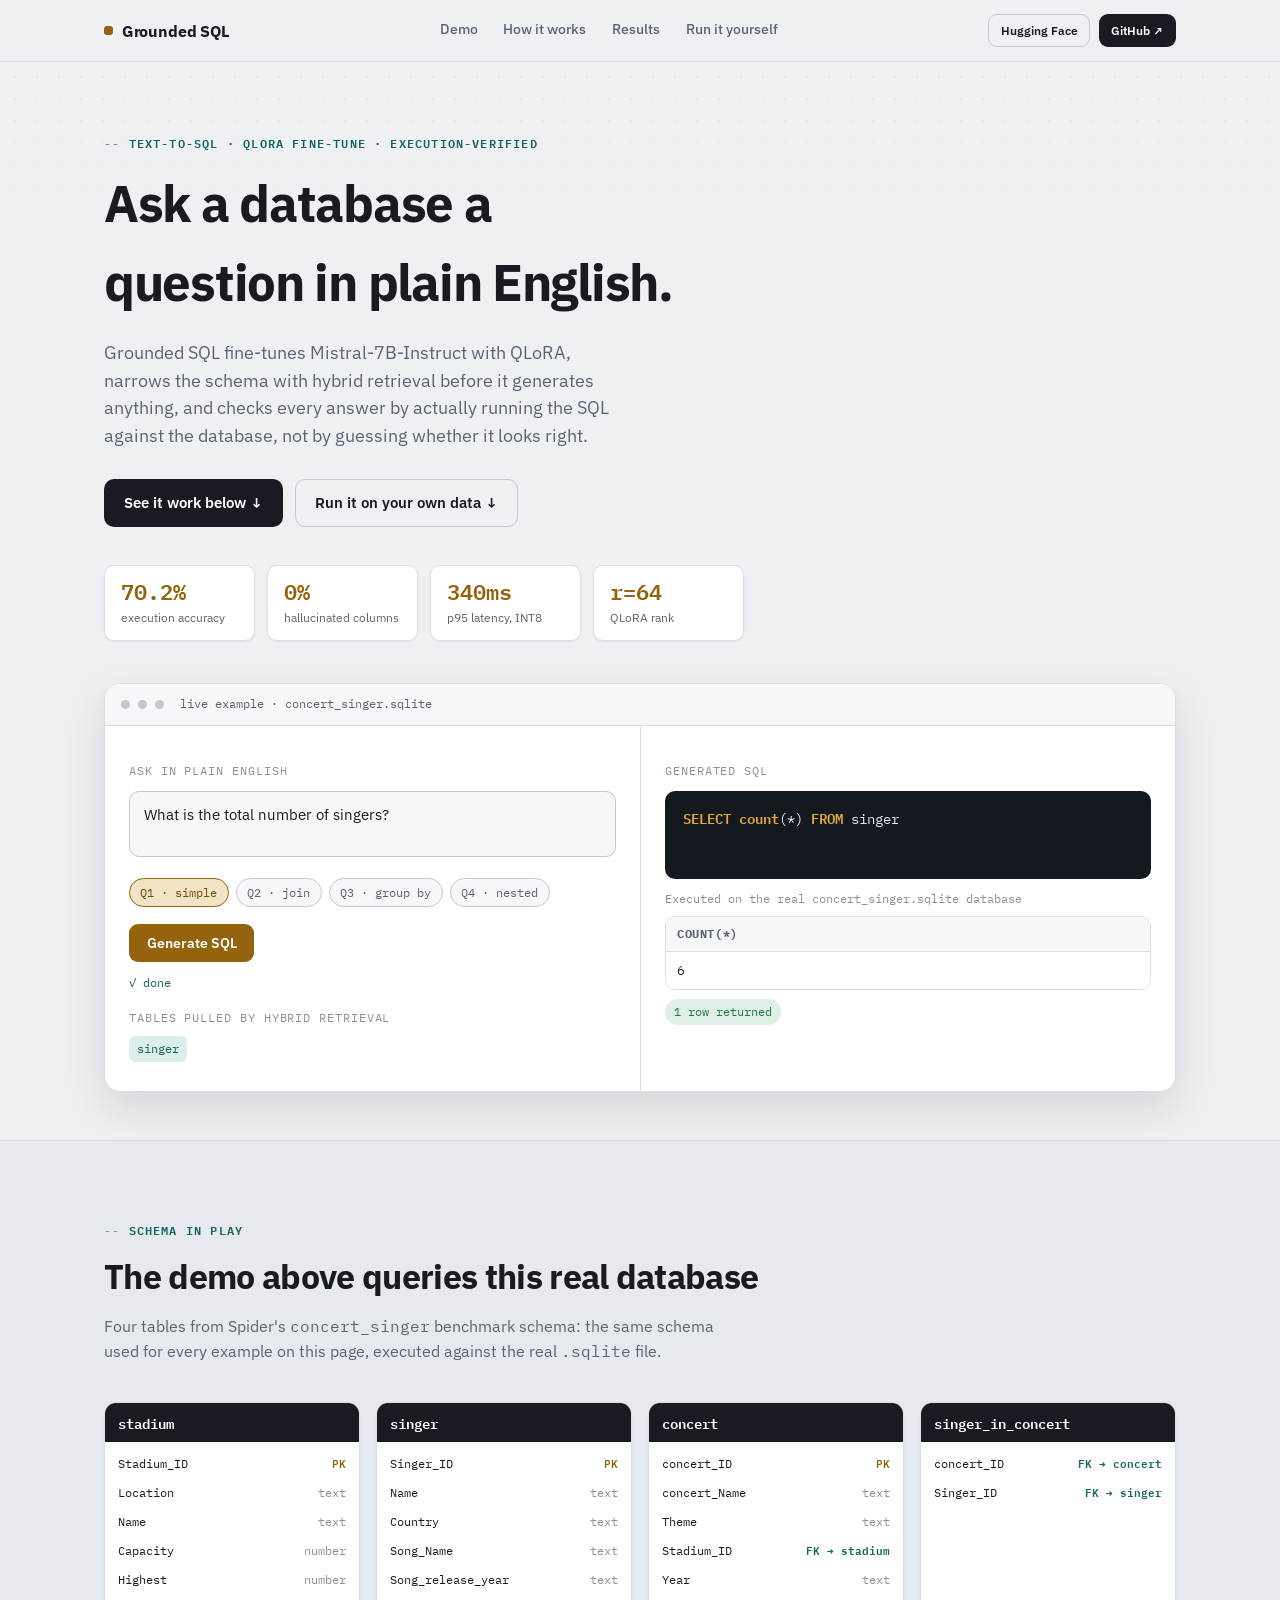
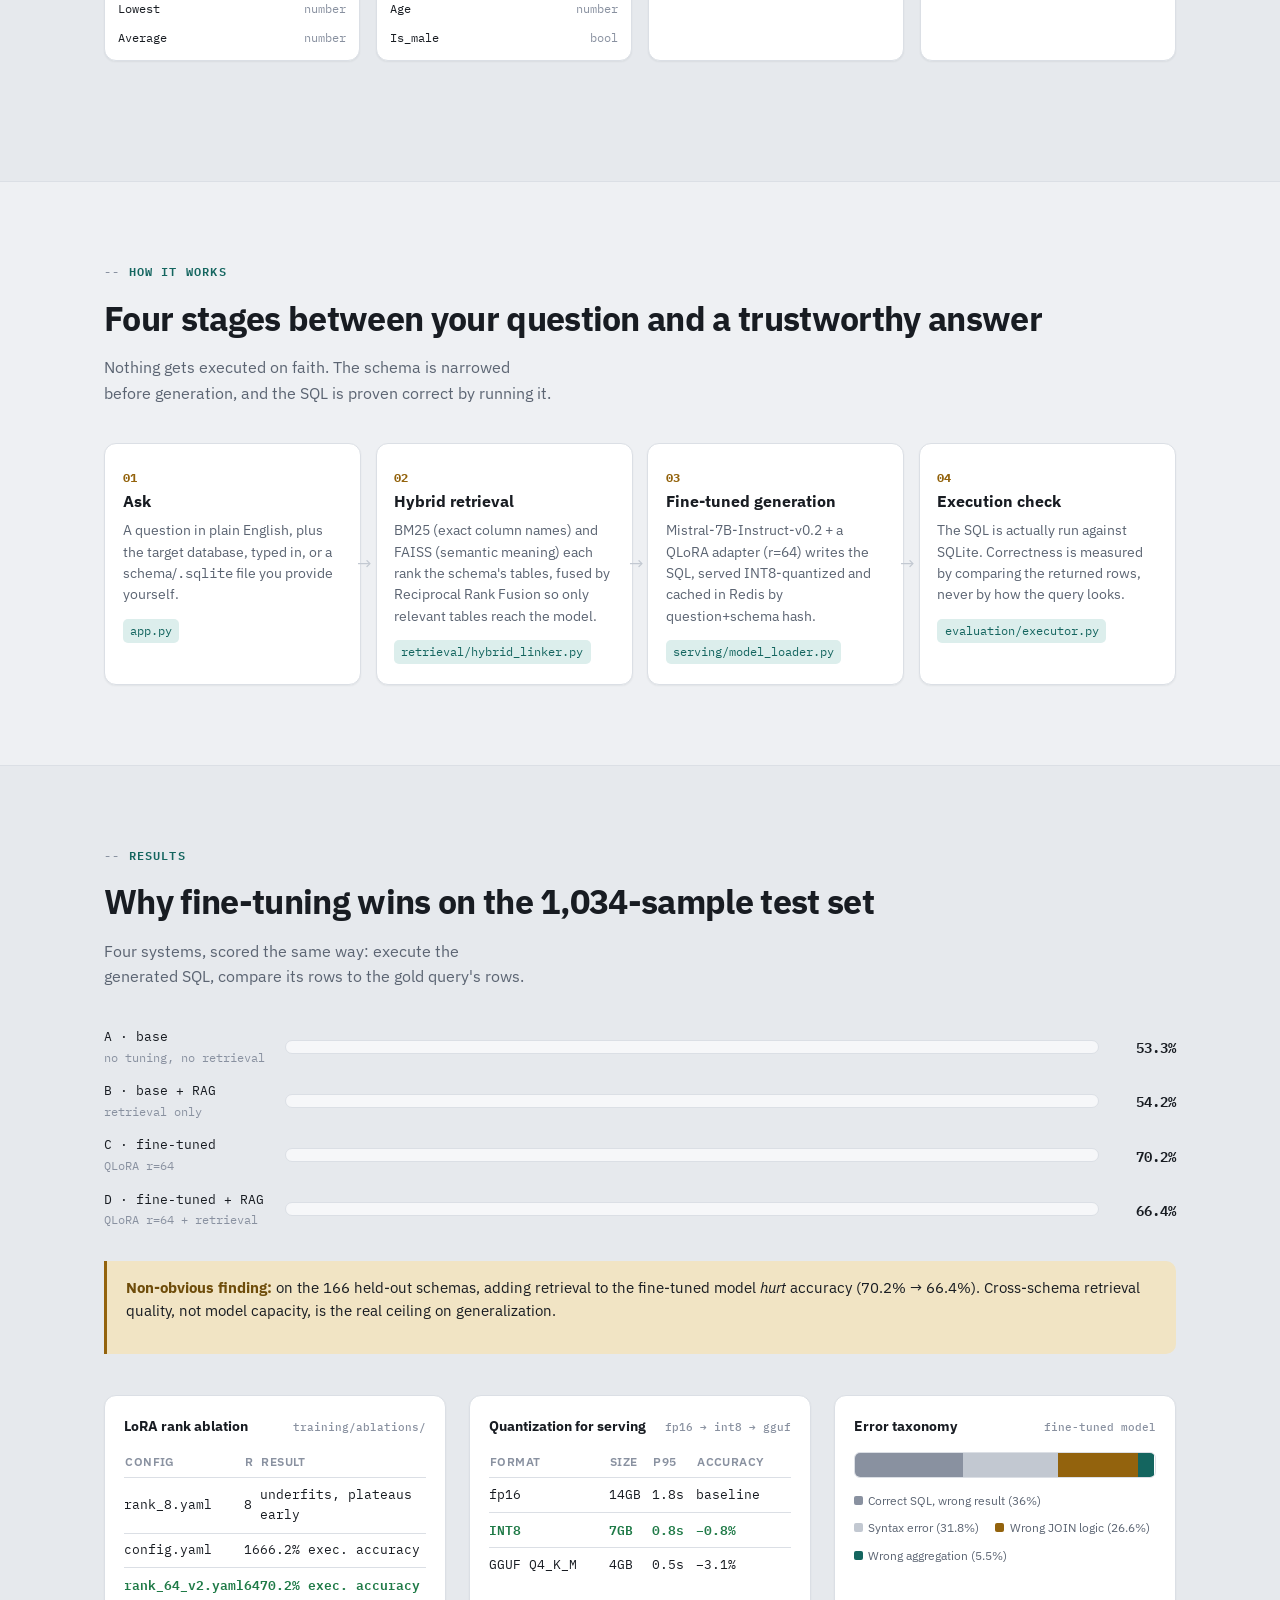
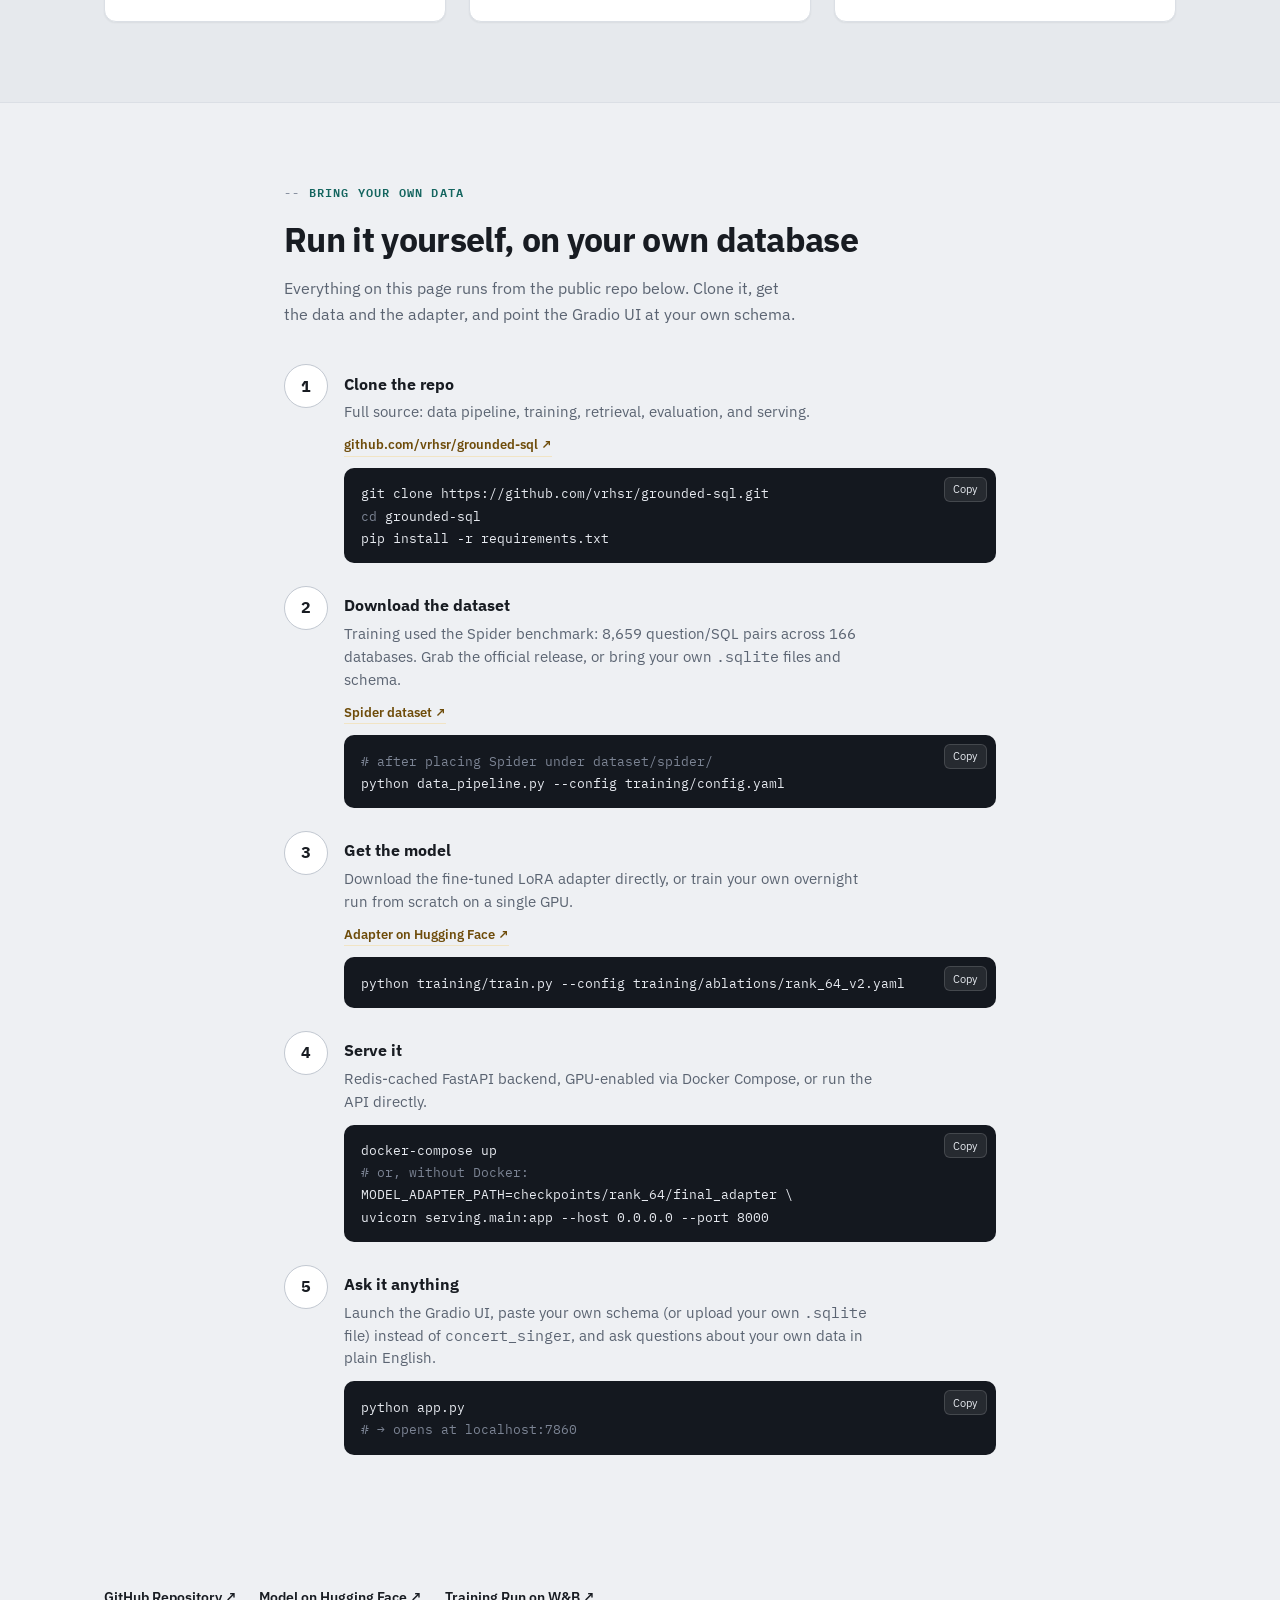
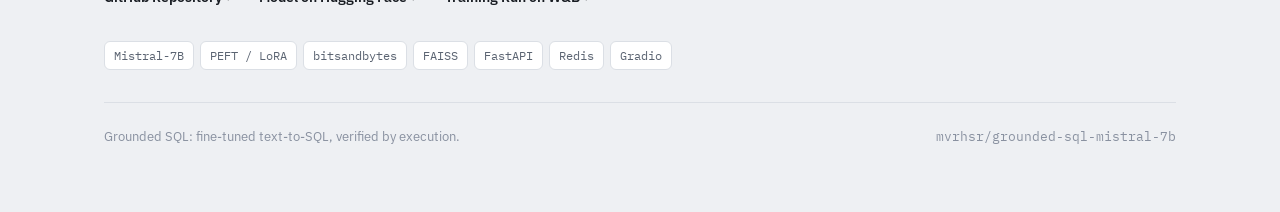
==== docs/index.html @ 18c9089a "Refactor code structure for improved readability and maintainability" ====
<!doctype html>
<html lang="en">
<head>
<meta charset="UTF-8">
<meta name="viewport" content="width=device-width, initial-scale=1.0">
<title>Grounded SQL</title>
<meta name="description" content="An interactive demo for a fine-tuned Mistral-7B text-to-SQL system: real schema, real generated queries, real executed results, and a self-hosting guide.">
<link rel="icon" href="data:image/svg+xml,<svg xmlns=%22http://www.w3.org/2000/svg%22 viewBox=%220 0 100 100%22><text y=%22.9em%22 font-size=%2290%22>🗄️</text></svg>">
<link rel="preconnect" href="https://fonts.googleapis.com">
<link rel="preconnect" href="https://fonts.gstatic.com" crossorigin>
<link href="https://fonts.googleapis.com/css2?family=IBM+Plex+Sans:wght@400;500;600;700&family=IBM+Plex+Mono:wght@400;500;600;700&display=swap" rel="stylesheet">

<style>
  :root {
    --bg: #EEF0F3;
    --bg-band: #E6E9ED;
    --surface: #FFFFFF;
    --surface-2: #F6F7F9;
    --border: #DBDFE5;
    --border-strong: #C2C8D1;
    --ink: #181C22;
    --ink-muted: #5B6472;
    --ink-faint: #8991A0;
    --accent: #93630D;
    --accent-strong: #6E4C0A;
    --accent-soft: #F1E4C4;
    --teal: #14655F;
    --teal-soft: #DCEEEC;
    --good: #1F7A47;
    --good-soft: #E0EFE5;
    --code-bg: #14181F;
    --code-ink: #E7EAF0;
    --code-muted: #7C8494;
    --code-kw: #E0A83E;
    --code-str: #6FBDB8;
    --shadow-sm: 0 1px 2px rgba(24,28,34,0.06);
    --shadow-md: 0 6px 20px rgba(24,28,34,0.07), 0 1px 3px rgba(24,28,34,0.05);
    --shadow-lg: 0 16px 40px rgba(24,28,34,0.12);
    --radius: 14px;
  }

  * { box-sizing: border-box; }
  html { scroll-behavior: smooth; }
  @media (prefers-reduced-motion: reduce) { html { scroll-behavior: auto; } }

  body {
    margin: 0;
    background: var(--bg);
    color: var(--ink);
    font-family: "IBM Plex Sans", system-ui, -apple-system, sans-serif;
    line-height: 1.55;
    -webkit-font-smoothing: antialiased;
  }

  img, svg { max-width: 100%; }
  .mono { font-family: "IBM Plex Mono", ui-monospace, "SF Mono", Consolas, monospace; }
  a { color: inherit; }

  .wrap { max-width: 1120px; margin: 0 auto; padding: 0 1.5rem; }
  .wrap-narrow { max-width: 760px; margin: 0 auto; padding: 0 1.5rem; }

  /* ---------------- Nav ---------------- */
  header.nav {
    position: sticky;
    top: 0;
    z-index: 40;
    background: rgba(238,240,243,0.86);
    backdrop-filter: blur(10px);
    -webkit-backdrop-filter: blur(10px);
    border-bottom: 1px solid var(--border);
  }
  .nav-inner {
    max-width: 1120px;
    margin: 0 auto;
    padding: 0.85rem 1.5rem;
    display: flex;
    align-items: center;
    justify-content: space-between;
    gap: 1rem;
  }
  .brand {
    display: flex;
    align-items: center;
    gap: 0.55rem;
    font-weight: 700;
    font-size: 1.02rem;
    letter-spacing: -0.01em;
    text-decoration: none;
    color: var(--ink);
  }
  .brand-dot {
    width: 9px; height: 9px; border-radius: 3px;
    background: var(--accent);
    flex: none;
  }
  nav.links {
    display: flex;
    align-items: center;
    gap: 1.6rem;
  }
  nav.links a.nav-link {
    font-size: 0.88rem;
    color: var(--ink-muted);
    text-decoration: none;
    font-weight: 500;
  }
  nav.links a.nav-link:hover, nav.links a.nav-link:focus-visible { color: var(--ink); }
  .nav-ctas { display: flex; gap: 0.55rem; }

  .btn {
    display: inline-flex;
    align-items: center;
    gap: 0.4rem;
    font-family: "IBM Plex Sans", sans-serif;
    font-size: 0.86rem;
    font-weight: 600;
    padding: 0.5rem 0.9rem;
    border-radius: 9px;
    border: 1px solid transparent;
    cursor: pointer;
    text-decoration: none;
    white-space: nowrap;
  }
  .btn:focus-visible { outline: 2px solid var(--accent); outline-offset: 2px; }
  .btn-primary { background: var(--ink); color: #fff; }
  .btn-primary:hover { background: #2A303A; }
  .btn-ghost { background: transparent; color: var(--ink); border-color: var(--border-strong); }
  .btn-ghost:hover { background: var(--surface-2); }
  .btn-sm { padding: 0.38rem 0.7rem; font-size: 0.78rem; }

  /* ---------------- Section scaffolding ---------------- */
  section { padding: 5rem 0; }
  section.band { background: var(--bg-band); border-top: 1px solid var(--border); border-bottom: 1px solid var(--border); }

  .eyebrow {
    font-family: "IBM Plex Mono", monospace;
    font-size: 0.74rem;
    letter-spacing: 0.1em;
    text-transform: uppercase;
    color: var(--teal);
    font-weight: 600;
    margin: 0 0 0.75rem;
  }
  .eyebrow::before { content: "-- "; color: var(--ink-faint); }

  h2 {
    font-size: clamp(1.6rem, 3vw, 2.1rem);
    font-weight: 700;
    letter-spacing: -0.02em;
    margin: 0 0 0.6rem;
    text-wrap: balance;
  }
  .section-lede {
    color: var(--ink-muted);
    max-width: 62ch;
    font-size: 1.02rem;
    margin: 0 0 2.4rem;
    text-wrap: balance;
  }

  .reveal { opacity: 0; transform: translateY(14px); transition: opacity 0.6s ease, transform 0.6s ease; }
  .js .reveal { opacity: 0; transform: translateY(14px); }
  .js .reveal.in { opacity: 1; transform: none; }
  @media (prefers-reduced-motion: reduce) {
    .js .reveal { opacity: 1 !important; transform: none !important; transition: none !important; }
  }

  /* ---------------- Hero ---------------- */
  .hero {
    position: relative;
    padding: 4.5rem 0 3rem;
    overflow: hidden;
  }
  .hero::before {
    content: "";
    position: absolute;
    inset: -20% -10% auto -10%;
    height: 480px;
    background-image: radial-gradient(circle, var(--border-strong) 1px, transparent 1px);
    background-size: 22px 22px;
    -webkit-mask-image: linear-gradient(to bottom, black, transparent 85%);
    mask-image: linear-gradient(to bottom, black, transparent 85%);
    opacity: 0.55;
    pointer-events: none;
  }
  .hero-inner { position: relative; }
  .hero-head { max-width: 720px; margin-bottom: 2.6rem; }
  h1 {
    font-size: clamp(2.1rem, 5vw, 3.2rem);
    font-weight: 700;
    letter-spacing: -0.025em;
    margin: 0 0 1rem;
    text-wrap: balance;
  }
  .hero-sub {
    font-size: 1.12rem;
    color: var(--ink-muted);
    max-width: 60ch;
    margin: 0 0 1.8rem;
    text-wrap: balance;
  }
  .hero-ctas { display: flex; flex-wrap: wrap; gap: 0.7rem; margin-bottom: 2.4rem; }
  .btn-lg { padding: 0.72rem 1.2rem; font-size: 0.94rem; border-radius: 10px; }

  .stat-row {
    display: grid;
    grid-template-columns: repeat(auto-fit, minmax(140px, 1fr));
    gap: 0.75rem;
    max-width: 640px;
  }
  .stat {
    background: var(--surface);
    border: 1px solid var(--border);
    border-radius: 10px;
    padding: 0.8rem 1rem;
    box-shadow: var(--shadow-sm);
  }
  .stat .value {
    font-family: "IBM Plex Mono", monospace;
    font-variant-numeric: tabular-nums;
    font-size: 1.4rem;
    font-weight: 600;
    color: var(--accent);
    display: block;
    line-height: 1.1;
  }
  .stat .label { font-size: 0.76rem; color: var(--ink-muted); margin-top: 0.3rem; display: block; }

  /* ---------------- Demo console ---------------- */
  .console {
    background: var(--surface);
    border: 1px solid var(--border);
    border-radius: 16px;
    box-shadow: var(--shadow-lg);
    overflow: hidden;
  }
  .console-chrome {
    display: flex;
    align-items: center;
    gap: 0.5rem;
    padding: 0.7rem 1rem;
    background: var(--surface-2);
    border-bottom: 1px solid var(--border);
  }
  .dot { width: 9px; height: 9px; border-radius: 50%; background: var(--border-strong); }
  .console-title {
    margin-left: 0.5rem;
    font-family: "IBM Plex Mono", monospace;
    font-size: 0.76rem;
    color: var(--ink-muted);
  }
  .console-body {
    display: grid;
    grid-template-columns: 1fr 1fr;
  }
  @media (max-width: 780px) { .console-body { grid-template-columns: 1fr; } }
  .console-col { padding: 1.5rem; }
  .console-col + .console-col { border-left: 1px solid var(--border); }
  @media (max-width: 780px) { .console-col + .console-col { border-left: none; border-top: 1px solid var(--border); } }

  .col-label {
    font-family: "IBM Plex Mono", monospace;
    font-size: 0.72rem;
    letter-spacing: 0.08em;
    text-transform: uppercase;
    color: var(--ink-faint);
    margin-bottom: 0.7rem;
  }

  textarea#question-input {
    width: 100%;
    resize: none;
    border: 1px solid var(--border-strong);
    border-radius: 10px;
    padding: 0.75rem 0.85rem;
    font-family: "IBM Plex Sans", sans-serif;
    font-size: 0.96rem;
    color: var(--ink);
    background: var(--surface-2);
    min-height: 64px;
  }
  textarea#question-input:focus-visible { outline: 2px solid var(--accent); outline-offset: 1px; }

  .chip-row { display: flex; flex-wrap: wrap; gap: 0.45rem; margin: 0.9rem 0 1.1rem; }
  .chip {
    font-family: "IBM Plex Mono", monospace;
    font-size: 0.76rem;
    background: var(--surface-2);
    border: 1px solid var(--border-strong);
    color: var(--ink-muted);
    padding: 0.38rem 0.65rem;
    border-radius: 999px;
    cursor: pointer;
    text-align: left;
  }
  .chip:hover, .chip:focus-visible { border-color: var(--accent); color: var(--accent-strong); }
  .chip.active { background: var(--accent-soft); border-color: var(--accent); color: var(--accent-strong); }

  #generate-btn {
    background: var(--accent);
    color: #fff;
    border: none;
    padding: 0.62rem 1.1rem;
    border-radius: 9px;
    font-family: "IBM Plex Sans", sans-serif;
    font-weight: 600;
    font-size: 0.88rem;
    cursor: pointer;
  }
  #generate-btn:hover { background: var(--accent-strong); }
  #generate-btn:focus-visible { outline: 2px solid var(--ink); outline-offset: 2px; }
  #generate-btn:disabled { opacity: 0.6; cursor: default; }

  .status-line {
    font-family: "IBM Plex Mono", monospace;
    font-size: 0.78rem;
    color: var(--teal);
    margin-top: 0.7rem;
    min-height: 1.1em;
  }
  .fallback-note {
    margin-top: 0.7rem;
    font-size: 0.84rem;
    color: var(--ink-muted);
    background: var(--surface-2);
    border: 1px dashed var(--border-strong);
    border-radius: 8px;
    padding: 0.6rem 0.75rem;
    display: none;
  }
  .fallback-note a { color: var(--accent-strong); font-weight: 600; text-decoration: underline; }

  .retrieved-row { margin-top: 1rem; }
  .retrieved-row .col-label { margin-bottom: 0.5rem; }
  .table-chip {
    font-family: "IBM Plex Mono", monospace;
    font-size: 0.74rem;
    background: var(--teal-soft);
    color: var(--teal);
    border-radius: 6px;
    padding: 0.25rem 0.5rem;
    margin: 0 0.3rem 0.3rem 0;
    display: inline-block;
  }

  .sql-box {
    background: var(--code-bg);
    color: var(--code-ink);
    border-radius: 10px;
    padding: 1rem 1.1rem;
    font-family: "IBM Plex Mono", monospace;
    font-size: 0.86rem;
    line-height: 1.6;
    white-space: pre-wrap;
    overflow-x: auto;
    min-height: 88px;
  }
  .sql-box .kw { color: var(--code-kw); font-weight: 600; }
  .sql-box .cursor { display: inline-block; width: 7px; height: 1em; background: var(--code-kw); vertical-align: text-bottom; animation: blink 1s step-start infinite; }
  @keyframes blink { 50% { opacity: 0; } }
  @media (prefers-reduced-motion: reduce) { .sql-box .cursor { animation: none; } }

  .exec-caption {
    font-family: "IBM Plex Mono", monospace;
    font-size: 0.74rem;
    color: var(--ink-faint);
    margin: 0.7rem 0 0.5rem;
  }
  .result-wrap { border: 1px solid var(--border); border-radius: 10px; overflow: hidden; }
  table.result-table { width: 100%; border-collapse: collapse; background: var(--surface); }
  table.result-table th {
    text-align: left;
    background: var(--surface-2);
    font-family: "IBM Plex Mono", monospace;
    font-size: 0.72rem;
    text-transform: uppercase;
    letter-spacing: 0.05em;
    color: var(--ink-muted);
    padding: 0.5rem 0.7rem;
    border-bottom: 1px solid var(--border);
  }
  table.result-table td {
    padding: 0.5rem 0.7rem;
    font-family: "IBM Plex Mono", monospace;
    font-size: 0.84rem;
    font-variant-numeric: tabular-nums;
    border-bottom: 1px solid var(--border);
  }
  table.result-table tr:last-child td { border-bottom: none; }
  .row-badge {
    display: inline-block;
    margin-top: 0.6rem;
    font-family: "IBM Plex Mono", monospace;
    font-size: 0.74rem;
    background: var(--good-soft);
    color: var(--good);
    padding: 0.22rem 0.55rem;
    border-radius: 999px;
  }
  .placeholder-note { color: var(--ink-faint); font-size: 0.88rem; padding: 1.5rem 0; }

  /* ---------------- Schema cards ---------------- */
  .schema-grid {
    display: grid;
    grid-template-columns: repeat(auto-fit, minmax(200px, 1fr));
    gap: 1rem;
    margin-bottom: 2.5rem;
  }
  .schema-card {
    background: var(--surface);
    border: 1px solid var(--border);
    border-radius: 12px;
    box-shadow: var(--shadow-sm);
    overflow: hidden;
  }
  .schema-card .t-name {
    font-family: "IBM Plex Mono", monospace;
    font-weight: 600;
    font-size: 0.86rem;
    background: var(--ink);
    color: #fff;
    padding: 0.55rem 0.8rem;
  }
  .schema-card ul { list-style: none; margin: 0; padding: 0.5rem 0; }
  .schema-card li {
    display: flex;
    justify-content: space-between;
    gap: 0.6rem;
    padding: 0.3rem 0.8rem;
    font-family: "IBM Plex Mono", monospace;
    font-size: 0.78rem;
  }
  .schema-card li .col-flag { color: var(--accent); font-weight: 600; font-size: 0.68rem; }
  .schema-card li .col-flag.fk { color: var(--teal); }
  .schema-card li .col-type { color: var(--ink-faint); }

  /* ---------------- Pipeline ---------------- */
  .pipeline {
    display: grid;
    grid-template-columns: repeat(4, 1fr);
    gap: 0.9rem;
    align-items: stretch;
  }
  @media (max-width: 880px) { .pipeline { grid-template-columns: 1fr; } }
  .stage {
    position: relative;
    background: var(--surface);
    border: 1px solid var(--border);
    border-radius: 12px;
    padding: 1.25rem 1.1rem;
    box-shadow: var(--shadow-sm);
  }
  .stage .idx {
    font-family: "IBM Plex Mono", monospace;
    font-size: 0.75rem;
    color: var(--accent);
    font-weight: 700;
    margin-bottom: 0.6rem;
  }
  .stage h3 { font-size: 1rem; font-weight: 700; margin: 0 0 0.4rem; }
  .stage p { font-size: 0.86rem; color: var(--ink-muted); margin: 0 0 0.7rem; }
  .stage .file {
    font-family: "IBM Plex Mono", monospace;
    font-size: 0.72rem;
    color: var(--teal);
    background: var(--teal-soft);
    padding: 0.2rem 0.45rem;
    border-radius: 5px;
    display: inline-block;
  }
  .stage-arrow {
    display: none;
    position: absolute;
    top: 50%;
    right: -0.75rem;
    transform: translateY(-50%);
    color: var(--border-strong);
    font-size: 1.1rem;
    z-index: 2;
  }
  @media (min-width: 881px) { .stage-arrow { display: block; } .stage:last-child .stage-arrow { display: none; } }

  /* ---------------- Results ---------------- */
  .bars { display: flex; flex-direction: column; gap: 0.9rem; margin-bottom: 2rem; }
  .bar-row { display: grid; grid-template-columns: 168px 1fr 64px; align-items: center; gap: 0.8rem; }
  @media (max-width: 620px) { .bar-row { grid-template-columns: 100px 1fr 52px; } }
  .bar-label { font-family: "IBM Plex Mono", monospace; font-size: 0.82rem; }
  .bar-label .sys-desc { display: block; color: var(--ink-faint); font-size: 0.72rem; margin-top: 0.1rem; }
  .bar-track { background: var(--surface-2); border: 1px solid var(--border); border-radius: 999px; height: 14px; overflow: hidden; }
  .bar-fill { height: 100%; border-radius: 999px; background: var(--ink-faint); width: 0; transition: width 1s ease; }
  .js .bar-fill.in { width: var(--w); }
  @media (prefers-reduced-motion: reduce) { .bar-fill { width: var(--w) !important; transition: none; } }
  .bar-fill.best { background: var(--accent); }
  .bar-val { font-family: "IBM Plex Mono", monospace; font-size: 0.86rem; font-weight: 600; text-align: right; font-variant-numeric: tabular-nums; }

  .finding {
    padding: 1rem 1.2rem;
    border-left: 3px solid var(--accent);
    background: var(--accent-soft);
    border-radius: 0 10px 10px 0;
    font-size: 0.92rem;
    margin-bottom: 2.6rem;
  }
  .finding strong { color: var(--accent-strong); }

  .mini-grid { display: grid; grid-template-columns: repeat(auto-fit, minmax(260px, 1fr)); gap: 1.4rem; }
  .mini-card {
    background: var(--surface);
    border: 1px solid var(--border);
    border-radius: 12px;
    padding: 1.2rem;
    box-shadow: var(--shadow-sm);
  }
  .mini-card h4 {
    font-size: 0.9rem;
    font-weight: 700;
    margin: 0 0 0.9rem;
    display: flex;
    justify-content: space-between;
    align-items: baseline;
  }
  .mini-card h4 span { font-family: "IBM Plex Mono", monospace; font-size: 0.7rem; color: var(--ink-faint); font-weight: 500; }
  table.mini-table { width: 100%; border-collapse: collapse; font-size: 0.82rem; }
  table.mini-table th { text-align: left; color: var(--ink-faint); font-weight: 600; font-size: 0.72rem; text-transform: uppercase; letter-spacing: 0.04em; padding-bottom: 0.4rem; border-bottom: 1px solid var(--border); }
  table.mini-table td { padding: 0.42rem 0; border-bottom: 1px solid var(--border); font-family: "IBM Plex Mono", monospace; }
  table.mini-table tr:last-child td { border-bottom: none; }
  table.mini-table tr.win td { color: var(--good); font-weight: 600; }

  .stack-bar { display: flex; height: 26px; border-radius: 6px; overflow: hidden; margin-bottom: 0.8rem; border: 1px solid var(--border); }
  .stack-seg { height: 100%; }
  .legend { display: flex; flex-wrap: wrap; gap: 0.5rem 1rem; font-size: 0.78rem; color: var(--ink-muted); }
  .legend .sw { display: inline-block; width: 9px; height: 9px; border-radius: 2px; margin-right: 0.35rem; }

  /* ---------------- Run it yourself ---------------- */
  .steps { display: flex; flex-direction: column; gap: 1.1rem; }
  .step {
    display: grid;
    grid-template-columns: 44px 1fr;
    gap: 1rem;
  }
  .step .num {
    width: 44px; height: 44px;
    border-radius: 50%;
    background: var(--surface);
    border: 1px solid var(--border-strong);
    display: flex; align-items: center; justify-content: center;
    font-family: "IBM Plex Mono", monospace;
    font-weight: 700;
    color: var(--ink);
    flex: none;
  }
  .step-body { padding-bottom: 0.3rem; }
  .step h3 { font-size: 1.02rem; font-weight: 700; margin: 0.4rem 0 0.35rem; }
  .step p { color: var(--ink-muted); font-size: 0.92rem; margin: 0 0 0.7rem; max-width: 60ch; }
  .step .step-links { margin-bottom: 0.7rem; display: flex; gap: 0.6rem; flex-wrap: wrap; }
  .ext-link {
    font-size: 0.82rem;
    font-weight: 600;
    color: var(--accent-strong);
    text-decoration: none;
    border-bottom: 1px solid var(--accent-soft);
  }
  .ext-link:hover { border-color: var(--accent); }

  .code-block {
    position: relative;
    background: var(--code-bg);
    color: var(--code-ink);
    border-radius: 10px;
    font-family: "IBM Plex Mono", monospace;
    font-size: 0.84rem;
    line-height: 1.65;
    padding: 0.9rem 3rem 0.9rem 1.05rem;
    overflow-x: auto;
    white-space: pre;
  }
  .code-block .cm { color: var(--code-muted); }
  .copy-btn {
    position: absolute;
    top: 0.55rem;
    right: 0.55rem;
    background: rgba(255,255,255,0.08);
    border: 1px solid rgba(255,255,255,0.14);
    color: var(--code-ink);
    font-family: "IBM Plex Sans", sans-serif;
    font-size: 0.7rem;
    padding: 0.28rem 0.55rem;
    border-radius: 6px;
    cursor: pointer;
  }
  .copy-btn:hover { background: rgba(255,255,255,0.16); }

  /* ---------------- Footer ---------------- */
  footer {
    padding: 3rem 0 4rem;
  }
  .footer-top {
    display: flex;
    flex-wrap: wrap;
    justify-content: space-between;
    gap: 2rem;
    padding-bottom: 2rem;
    border-bottom: 1px solid var(--border);
    margin-bottom: 1.5rem;
  }
  .footer-links { display: flex; gap: 1.4rem; flex-wrap: wrap; }
  .footer-links a { font-size: 0.88rem; font-weight: 600; text-decoration: none; color: var(--ink); }
  .footer-links a:hover { color: var(--accent-strong); }
  .stack-chips { display: flex; flex-wrap: wrap; gap: 0.4rem; }
  .schip {
    font-family: "IBM Plex Mono", monospace;
    font-size: 0.74rem;
    background: var(--surface);
    border: 1px solid var(--border);
    padding: 0.28rem 0.55rem;
    border-radius: 6px;
    color: var(--ink-muted);
  }
  .footer-bottom { color: var(--ink-faint); font-size: 0.82rem; display: flex; justify-content: space-between; flex-wrap: wrap; gap: 0.5rem; }

  a:focus-visible, button:focus-visible, [tabindex]:focus-visible { outline: 2px solid var(--accent); outline-offset: 2px; }
</style>
</head>
<body>
<script>document.documentElement.classList.add('js');</script>

<header class="nav">
  <div class="nav-inner">
    <a href="#top" class="brand"><span class="brand-dot"></span>Grounded SQL</a>
    <nav class="links">
      <a class="nav-link" href="#demo">Demo</a>
      <a class="nav-link" href="#how">How it works</a>
      <a class="nav-link" href="#results">Results</a>
      <a class="nav-link" href="#run">Run it yourself</a>
    </nav>
    <div class="nav-ctas">
      <a class="btn btn-ghost btn-sm" href="https://huggingface.co/mvrhsr/grounded-sql-mistral-7b" target="_blank" rel="noopener">Hugging Face</a>
      <a class="btn btn-primary btn-sm" href="https://github.com/vrhsr/grounded-sql" target="_blank" rel="noopener">GitHub ↗</a>
    </div>
  </div>
</header>

<main id="top">

  <section class="hero">
    <div class="wrap hero-inner">
      <div class="hero-head">
        <p class="eyebrow">text-to-sql &middot; qlora fine-tune &middot; execution-verified</p>
        <h1>Ask a database a question in plain English.</h1>
        <p class="hero-sub">Grounded SQL fine-tunes Mistral-7B-Instruct with QLoRA, narrows the schema with hybrid retrieval before it generates anything, and checks every answer by actually running the SQL against the database, not by guessing whether it looks right.</p>
        <div class="hero-ctas">
          <a class="btn btn-primary btn-lg" href="#demo">See it work below ↓</a>
          <a class="btn btn-ghost btn-lg" href="#run">Run it on your own data ↓</a>
        </div>
        <div class="stat-row">
          <div class="stat"><span class="value">70.2%</span><span class="label">execution accuracy</span></div>
          <div class="stat"><span class="value">0%</span><span class="label">hallucinated columns</span></div>
          <div class="stat"><span class="value">340ms</span><span class="label">p95 latency, INT8</span></div>
          <div class="stat"><span class="value">r=64</span><span class="label">QLoRA rank</span></div>
        </div>
      </div>

      <div id="demo" class="console reveal">
        <div class="console-chrome">
          <span class="dot"></span><span class="dot"></span><span class="dot"></span>
          <span class="console-title">live example &middot; concert_singer.sqlite</span>
        </div>
        <div class="console-body">
          <div class="console-col">
            <p class="col-label">Ask in plain English</p>
            <textarea id="question-input" spellcheck="false">What is the total number of singers?</textarea>
            <div class="chip-row" id="chip-row"></div>
            <button id="generate-btn">Generate SQL</button>
            <div class="status-line" id="status-line"></div>
            <p class="fallback-note" id="fallback-note">This hosted preview replays four real, cached examples against a live SQLite database. It isn't running the full 7B model in your browser. To generate SQL for <em>any</em> question against <em>any</em> schema, <a href="#run">run Grounded SQL locally ↓</a>.</p>
            <div class="retrieved-row">
              <p class="col-label">Tables pulled by hybrid retrieval</p>
              <div id="retrieved-tables"></div>
            </div>
          </div>
          <div class="console-col">
            <p class="col-label">Generated SQL</p>
            <div class="sql-box" id="sql-box"></div>
            <p class="exec-caption" id="exec-caption"></p>
            <div id="result-area"></div>
          </div>
        </div>
      </div>
    </div>
  </section>

  <section class="band">
    <div class="wrap">
      <p class="eyebrow reveal">schema in play</p>
      <h2 class="reveal">The demo above queries this real database</h2>
      <p class="section-lede reveal">Four tables from Spider's <code class="mono">concert_singer</code> benchmark schema: the same schema used for every example on this page, executed against the real <code class="mono">.sqlite</code> file.</p>
      <div class="schema-grid reveal" id="schema-grid"></div>
    </div>
  </section>

  <section id="how">
    <div class="wrap">
      <p class="eyebrow reveal">how it works</p>
      <h2 class="reveal">Four stages between your question and a trustworthy answer</h2>
      <p class="section-lede reveal">Nothing gets executed on faith. The schema is narrowed before generation, and the SQL is proven correct by running it.</p>
      <div class="pipeline reveal">
        <div class="stage">
          <span class="idx">01</span>
          <h3>Ask</h3>
          <p>A question in plain English, plus the target database, typed in, or a schema/<span class="mono">.sqlite</span> file you provide yourself.</p>
          <span class="file">app.py</span>
          <span class="stage-arrow">→</span>
        </div>
        <div class="stage">
          <span class="idx">02</span>
          <h3>Hybrid retrieval</h3>
          <p>BM25 (exact column names) and FAISS (semantic meaning) each rank the schema's tables, fused by Reciprocal Rank Fusion so only relevant tables reach the model.</p>
          <span class="file">retrieval/hybrid_linker.py</span>
          <span class="stage-arrow">→</span>
        </div>
        <div class="stage">
          <span class="idx">03</span>
          <h3>Fine-tuned generation</h3>
          <p>Mistral-7B-Instruct-v0.2 + a QLoRA adapter (r=64) writes the SQL, served INT8-quantized and cached in Redis by question+schema hash.</p>
          <span class="file">serving/model_loader.py</span>
          <span class="stage-arrow">→</span>
        </div>
        <div class="stage">
          <span class="idx">04</span>
          <h3>Execution check</h3>
          <p>The SQL is actually run against SQLite. Correctness is measured by comparing the returned rows, never by how the query looks.</p>
          <span class="file">evaluation/executor.py</span>
        </div>
      </div>
    </div>
  </section>

  <section id="results" class="band">
    <div class="wrap">
      <p class="eyebrow reveal">results</p>
      <h2 class="reveal">Why fine-tuning wins on the 1,034-sample test set</h2>
      <p class="section-lede reveal">Four systems, scored the same way: execute the generated SQL, compare its rows to the gold query's rows.</p>

      <div class="bars reveal" id="bars"></div>

      <div class="finding reveal"><strong>Non-obvious finding:</strong> on the 166 held-out schemas, adding retrieval to the fine-tuned model <em>hurt</em> accuracy (70.2%&nbsp;&rarr;&nbsp;66.4%). Cross-schema retrieval quality, not model capacity, is the real ceiling on generalization.</p></div>

      <div class="mini-grid reveal">
        <div class="mini-card">
          <h4>LoRA rank ablation <span>training/ablations/</span></h4>
          <table class="mini-table">
            <thead><tr><th>Config</th><th>r</th><th>Result</th></tr></thead>
            <tbody>
              <tr><td>rank_8.yaml</td><td>8</td><td>underfits, plateaus early</td></tr>
              <tr><td>config.yaml</td><td>16</td><td>66.2% exec. accuracy</td></tr>
              <tr class="win"><td>rank_64_v2.yaml</td><td>64</td><td>70.2% exec. accuracy</td></tr>
            </tbody>
          </table>
        </div>
        <div class="mini-card">
          <h4>Quantization for serving <span>fp16 → int8 → gguf</span></h4>
          <table class="mini-table">
            <thead><tr><th>Format</th><th>Size</th><th>p95</th><th>Accuracy</th></tr></thead>
            <tbody>
              <tr><td>fp16</td><td>14GB</td><td>1.8s</td><td>baseline</td></tr>
              <tr class="win"><td>INT8</td><td>7GB</td><td>0.8s</td><td>&minus;0.8%</td></tr>
              <tr><td>GGUF Q4_K_M</td><td>4GB</td><td>0.5s</td><td>&minus;3.1%</td></tr>
            </tbody>
          </table>
        </div>
        <div class="mini-card">
          <h4>Error taxonomy <span>fine-tuned model</span></h4>
          <div class="stack-bar" id="error-stack"></div>
          <div class="legend" id="error-legend"></div>
        </div>
      </div>
    </div>
  </section>

  <section id="run">
    <div class="wrap-narrow">
      <p class="eyebrow reveal">bring your own data</p>
      <h2 class="reveal">Run it yourself, on your own database</h2>
      <p class="section-lede reveal">Everything on this page runs from the public repo below. Clone it, get the data and the adapter, and point the Gradio UI at your own schema.</p>

      <div class="steps reveal">
        <div class="step">
          <div class="num">1</div>
          <div class="step-body">
            <h3>Clone the repo</h3>
            <p>Full source: data pipeline, training, retrieval, evaluation, and serving.</p>
            <div class="step-links"><a class="ext-link" href="https://github.com/vrhsr/grounded-sql" target="_blank" rel="noopener">github.com/vrhsr/grounded-sql ↗</a></div>
            <div class="code-block">git clone https://github.com/vrhsr/grounded-sql.git
<span class="cm">cd</span> grounded-sql
pip install -r requirements.txt<button class="copy-btn" data-copy="git clone https://github.com/vrhsr/grounded-sql.git&#10;cd grounded-sql&#10;pip install -r requirements.txt">Copy</button></div>
          </div>
        </div>

        <div class="step">
          <div class="num">2</div>
          <div class="step-body">
            <h3>Download the dataset</h3>
            <p>Training used the Spider benchmark: 8,659 question/SQL pairs across 166 databases. Grab the official release, or bring your own <span class="mono">.sqlite</span> files and schema.</p>
            <div class="step-links"><a class="ext-link" href="https://yale-lily.github.io/spider" target="_blank" rel="noopener">Spider dataset ↗</a></div>
            <div class="code-block"><span class="cm"># after placing Spider under dataset/spider/</span>
python data_pipeline.py --config training/config.yaml<button class="copy-btn" data-copy="python data_pipeline.py --config training/config.yaml">Copy</button></div>
          </div>
        </div>

        <div class="step">
          <div class="num">3</div>
          <div class="step-body">
            <h3>Get the model</h3>
            <p>Download the fine-tuned LoRA adapter directly, or train your own overnight run from scratch on a single GPU.</p>
            <div class="step-links"><a class="ext-link" href="https://huggingface.co/mvrhsr/grounded-sql-mistral-7b" target="_blank" rel="noopener">Adapter on Hugging Face ↗</a></div>
            <div class="code-block">python training/train.py --config training/ablations/rank_64_v2.yaml<button class="copy-btn" data-copy="python training/train.py --config training/ablations/rank_64_v2.yaml">Copy</button></div>
          </div>
        </div>

        <div class="step">
          <div class="num">4</div>
          <div class="step-body">
            <h3>Serve it</h3>
            <p>Redis-cached FastAPI backend, GPU-enabled via Docker Compose, or run the API directly.</p>
            <div class="code-block">docker-compose up
<span class="cm"># or, without Docker:</span>
MODEL_ADAPTER_PATH=checkpoints/rank_64/final_adapter \
uvicorn serving.main:app --host 0.0.0.0 --port 8000<button class="copy-btn" data-copy="docker-compose up">Copy</button></div>
          </div>
        </div>

        <div class="step">
          <div class="num">5</div>
          <div class="step-body">
            <h3>Ask it anything</h3>
            <p>Launch the Gradio UI, paste your own schema (or upload your own <span class="mono">.sqlite</span> file) instead of <span class="mono">concert_singer</span>, and ask questions about your own data in plain English.</p>
            <div class="code-block">python app.py
<span class="cm"># → opens at localhost:7860</span><button class="copy-btn" data-copy="python app.py">Copy</button></div>
          </div>
        </div>
      </div>
    </div>
  </section>

  <footer>
    <div class="wrap">
      <div class="footer-top">
        <div class="footer-links">
          <a href="https://github.com/vrhsr/grounded-sql" target="_blank" rel="noopener">GitHub Repository ↗</a>
          <a href="https://huggingface.co/mvrhsr/grounded-sql-mistral-7b" target="_blank" rel="noopener">Model on Hugging Face ↗</a>
          <a href="https://wandb.ai/mvrhsr-/text-to-sql-finetune/runs/kww42yro" target="_blank" rel="noopener">Training Run on W&amp;B ↗</a>
        </div>
        <div class="stack-chips">
          <span class="schip">Mistral-7B</span>
          <span class="schip">PEFT / LoRA</span>
          <span class="schip">bitsandbytes</span>
          <span class="schip">FAISS</span>
          <span class="schip">FastAPI</span>
          <span class="schip">Redis</span>
          <span class="schip">Gradio</span>
        </div>
      </div>
      <div class="footer-bottom">
        <span>Grounded SQL: fine-tuned text-to-SQL, verified by execution.</span>
        <span class="mono">mvrhsr/grounded-sql-mistral-7b</span>
      </div>
    </div>
  </footer>

</main>

<script>
(function () {
  "use strict";
  var reduceMotion = window.matchMedia && window.matchMedia('(prefers-reduced-motion: reduce)').matches;

  /* ---------- Data (real schema + real executed results from dataset/spider) ---------- */
  var SCHEMA = [
    { name: "stadium", cols: [
      ["Stadium_ID", "PK", "number"], ["Location", "", "text"], ["Name", "", "text"],
      ["Capacity", "", "number"], ["Highest", "", "number"], ["Lowest", "", "number"], ["Average", "", "number"]
    ]},
    { name: "singer", cols: [
      ["Singer_ID", "PK", "number"], ["Name", "", "text"], ["Country", "", "text"],
      ["Song_Name", "", "text"], ["Song_release_year", "", "text"], ["Age", "", "number"], ["Is_male", "", "bool"]
    ]},
    { name: "concert", cols: [
      ["concert_ID", "PK", "number"], ["concert_Name", "", "text"], ["Theme", "", "text"],
      ["Stadium_ID", "FK", "→ stadium"], ["Year", "", "text"]
    ]},
    { name: "singer_in_concert", cols: [
      ["concert_ID", "FK", "→ concert"], ["Singer_ID", "FK", "→ singer"]
    ]}
  ];

  var EXAMPLES = [
    {
      id: "q1",
      question: "What is the total number of singers?",
      tables: ["singer"],
      sql: "SELECT count(*) FROM singer",
      cols: ["count(*)"],
      rows: [[6]]
    },
    {
      id: "q2",
      question: "Show the stadium name and the number of concerts in each stadium.",
      tables: ["concert", "stadium"],
      sql: "SELECT T2.name, count(*)\nFROM concert AS T1\nJOIN stadium AS T2 ON T1.stadium_id = T2.stadium_id\nGROUP BY T1.stadium_id",
      cols: ["Name", "count(*)"],
      rows: [["Stark's Park", 1], ["Glebe Park", 1], ["Somerset Park", 2], ["Recreation Park", 1], ["Balmoor", 1]]
    },
    {
      id: "q3",
      question: "Show all countries and the number of singers in each country.",
      tables: ["singer"],
      sql: "SELECT country, count(*)\nFROM singer\nGROUP BY country",
      cols: ["Country", "count(*)"],
      rows: [["France", 4], ["Netherlands", 1], ["United States", 1]]
    },
    {
      id: "q4",
      question: "List all song names by singers above the average age.",
      tables: ["singer"],
      sql: "SELECT song_name\nFROM singer\nWHERE age > (SELECT avg(age) FROM singer)",
      cols: ["Song_Name"],
      rows: [["You"], ["Sun"], ["Gentleman"]]
    }
  ];

  function escapeHtml(s) {
    return String(s).replace(/[&<>"']/g, function (c) {
      return { "&": "&amp;", "<": "&lt;", ">": "&gt;", '"': "&quot;", "'": "&#39;" }[c];
    });
  }

  function highlightSql(sql) {
    var esc = escapeHtml(sql);
    var pattern = /\b(SELECT|FROM|WHERE|JOIN|AS|ON|GROUP BY|ORDER BY|count|avg)\b/gi;
    return esc.replace(pattern, function (m) { return '<span class="kw">' + m + '</span>'; });
  }

  /* ---------- Render schema cards ---------- */
  var schemaGrid = document.getElementById("schema-grid");
  SCHEMA.forEach(function (t) {
    var card = document.createElement("div");
    card.className = "schema-card";
    var head = document.createElement("div");
    head.className = "t-name";
    head.textContent = t.name;
    card.appendChild(head);
    var ul = document.createElement("ul");
    t.cols.forEach(function (c) {
      var li = document.createElement("li");
      var left = document.createElement("span");
      left.textContent = c[0];
      var right = document.createElement("span");
      if (c[1] === "PK") {
        right.innerHTML = '<span class="col-flag">PK</span>';
      } else if (c[1] === "FK") {
        right.innerHTML = '<span class="col-flag fk">FK ' + escapeHtml(c[2]) + '</span>';
      } else {
        right.innerHTML = '<span class="col-type">' + escapeHtml(c[2]) + '</span>';
      }
      li.appendChild(left);
      li.appendChild(right);
      ul.appendChild(li);
    });
    card.appendChild(ul);
    schemaGrid.appendChild(card);
  });

  /* ---------- Render question chips ---------- */
  var chipRow = document.getElementById("chip-row");
  var chips = [];
  EXAMPLES.forEach(function (ex, i) {
    var chip = document.createElement("button");
    chip.type = "button";
    chip.className = "chip";
    chip.textContent = "Q" + (i + 1) + (i === 0 ? " · simple" : i === 1 ? " · join" : i === 2 ? " · group by" : " · nested");
    chip.addEventListener("click", function () {
      document.getElementById("question-input").value = ex.question;
      runExample(ex);
    });
    chipRow.appendChild(chip);
    chips.push(chip);
  });

  /* ---------- Demo engine ---------- */
  var input = document.getElementById("question-input");
  var btn = document.getElementById("generate-btn");
  var statusLine = document.getElementById("status-line");
  var fallbackNote = document.getElementById("fallback-note");
  var retrievedEl = document.getElementById("retrieved-tables");
  var sqlBox = document.getElementById("sql-box");
  var execCaption = document.getElementById("exec-caption");
  var resultArea = document.getElementById("result-area");
  var busy = false;

  function findExample(text) {
    var norm = text.trim().toLowerCase();
    for (var i = 0; i < EXAMPLES.length; i++) {
      if (EXAMPLES[i].question.toLowerCase() === norm) return EXAMPLES[i];
    }
    return null;
  }

  function setActiveChip(ex) {
    var idx = EXAMPLES.indexOf(ex);
    chips.forEach(function (c, i) { c.classList.toggle("active", i === idx); });
  }

  function renderRetrieved(tables) {
    retrievedEl.innerHTML = "";
    tables.forEach(function (t) {
      var s = document.createElement("span");
      s.className = "table-chip";
      s.textContent = t;
      retrievedEl.appendChild(s);
    });
  }

  function renderResult(ex) {
    var wrap = document.createElement("div");
    wrap.className = "result-wrap";
    var table = document.createElement("table");
    table.className = "result-table";
    var thead = document.createElement("thead");
    var htr = document.createElement("tr");
    ex.cols.forEach(function (c) {
      var th = document.createElement("th");
      th.textContent = c;
      htr.appendChild(th);
    });
    thead.appendChild(htr);
    table.appendChild(thead);
    var tbody = document.createElement("tbody");
    ex.rows.forEach(function (r) {
      var tr = document.createElement("tr");
      r.forEach(function (v) {
        var td = document.createElement("td");
        td.textContent = v;
        tr.appendChild(td);
      });
      tbody.appendChild(tr);
    });
    table.appendChild(tbody);
    wrap.appendChild(table);
    resultArea.innerHTML = "";
    resultArea.appendChild(wrap);
    var badge = document.createElement("span");
    badge.className = "row-badge";
    badge.textContent = ex.rows.length + (ex.rows.length === 1 ? " row returned" : " rows returned");
    resultArea.appendChild(badge);
  }

  function typeSql(sql, done) {
    var highlighted = highlightSql(sql);
    if (reduceMotion) {
      sqlBox.innerHTML = highlighted;
      done();
      return;
    }
    sqlBox.innerHTML = "";
    var i = 0;
    var speed = Math.max(6, Math.floor(600 / sql.length));
    function step() {
      i += 2;
      var slice = sql.slice(0, i);
      sqlBox.innerHTML = highlightSql(slice) + '<span class="cursor"></span>';
      if (i < sql.length) {
        window.setTimeout(step, speed);
      } else {
        sqlBox.innerHTML = highlighted;
        done();
      }
    }
    step();
  }

  function runExample(ex) {
    if (busy) return;
    busy = true;
    fallbackNote.style.display = "none";
    setActiveChip(ex);
    btn.disabled = true;
    sqlBox.innerHTML = "";
    execCaption.textContent = "";
    resultArea.innerHTML = '<p class="placeholder-note">running…</p>';
    renderRetrieved([]);

    var delay1 = reduceMotion ? 0 : 260;
    var delay2 = reduceMotion ? 0 : 320;

    statusLine.textContent = "→ retrieving relevant tables…";
    window.setTimeout(function () {
      renderRetrieved(ex.tables);
      statusLine.textContent = "→ generating SQL with fine-tuned Mistral-7B…";
      window.setTimeout(function () {
        typeSql(ex.sql, function () {
          statusLine.textContent = "→ executing against concert_singer.sqlite…";
          execCaption.textContent = "Executed on the real concert_singer.sqlite database";
          renderResult(ex);
          statusLine.textContent = "✓ done";
          btn.disabled = false;
          busy = false;
        });
      }, delay2);
    }, delay1);
  }

  btn.addEventListener("click", function () {
    var text = input.value;
    var match = findExample(text);
    if (match) {
      runExample(match);
    } else {
      fallbackNote.style.display = "block";
    }
  });

  /* run the first example once on load */
  window.setTimeout(function () { runExample(EXAMPLES[0]); }, reduceMotion ? 0 : 500);

  /* ---------- Results bars ---------- */
  var SYSTEMS = [
    { label: "A · base", desc: "no tuning, no retrieval", val: 53.3, best: false },
    { label: "B · base + RAG", desc: "retrieval only", val: 54.2, best: false },
    { label: "C · fine-tuned", desc: "QLoRA r=64", val: 70.2, best: true },
    { label: "D · fine-tuned + RAG", desc: "QLoRA r=64 + retrieval", val: 66.4, best: false }
  ];
  var barsEl = document.getElementById("bars");
  SYSTEMS.forEach(function (s) {
    var row = document.createElement("div");
    row.className = "bar-row";
    row.innerHTML =
      '<div class="bar-label">' + s.label + '<span class="sys-desc">' + s.desc + '</span></div>' +
      '<div class="bar-track"><div class="bar-fill' + (s.best ? " best" : "") + '" style="--w:' + s.val + '%"></div></div>' +
      '<div class="bar-val">' + s.val.toFixed(1) + '%</div>';
    barsEl.appendChild(row);
  });

  /* ---------- Error taxonomy stacked bar ---------- */
  var ERRORS = [
    { label: "Correct SQL, wrong result", pct: 36.0, color: "#8991A0" },
    { label: "Syntax error", pct: 31.8, color: "#C2C8D1" },
    { label: "Wrong JOIN logic", pct: 26.6, color: "#93630D" },
    { label: "Wrong aggregation", pct: 5.5, color: "#14655F" }
  ];
  var stackEl = document.getElementById("error-stack");
  var legendEl = document.getElementById("error-legend");
  ERRORS.forEach(function (e) {
    var seg = document.createElement("div");
    seg.className = "stack-seg";
    seg.style.width = e.pct + "%";
    seg.style.background = e.color;
    stackEl.appendChild(seg);
    var item = document.createElement("span");
    item.innerHTML = '<span class="sw" style="background:' + e.color + '"></span>' + e.label + " (" + e.pct + "%)";
    legendEl.appendChild(item);
  });

  /* ---------- Copy buttons ---------- */
  document.querySelectorAll(".copy-btn").forEach(function (b) {
    b.addEventListener("click", function () {
      var text = b.getAttribute("data-copy") || "";
      try {
        navigator.clipboard.writeText(text).then(function () {
          var orig = b.textContent;
          b.textContent = "Copied";
          window.setTimeout(function () { b.textContent = orig; }, 1400);
        }).catch(function () {});
      } catch (e) {}
    });
  });

  /* ---------- Scroll reveal ---------- */
  try {
    var io = new IntersectionObserver(function (entries) {
      entries.forEach(function (entry) {
        if (entry.isIntersecting) {
          entry.target.classList.add("in");
          io.unobserve(entry.target);
        }
      });
    }, { threshold: 0.12 });
    document.querySelectorAll(".reveal").forEach(function (el) { io.observe(el); });
  } catch (e) {
    document.querySelectorAll(".reveal").forEach(function (el) { el.classList.add("in"); });
  }
})();
</script>
</body>
</html>
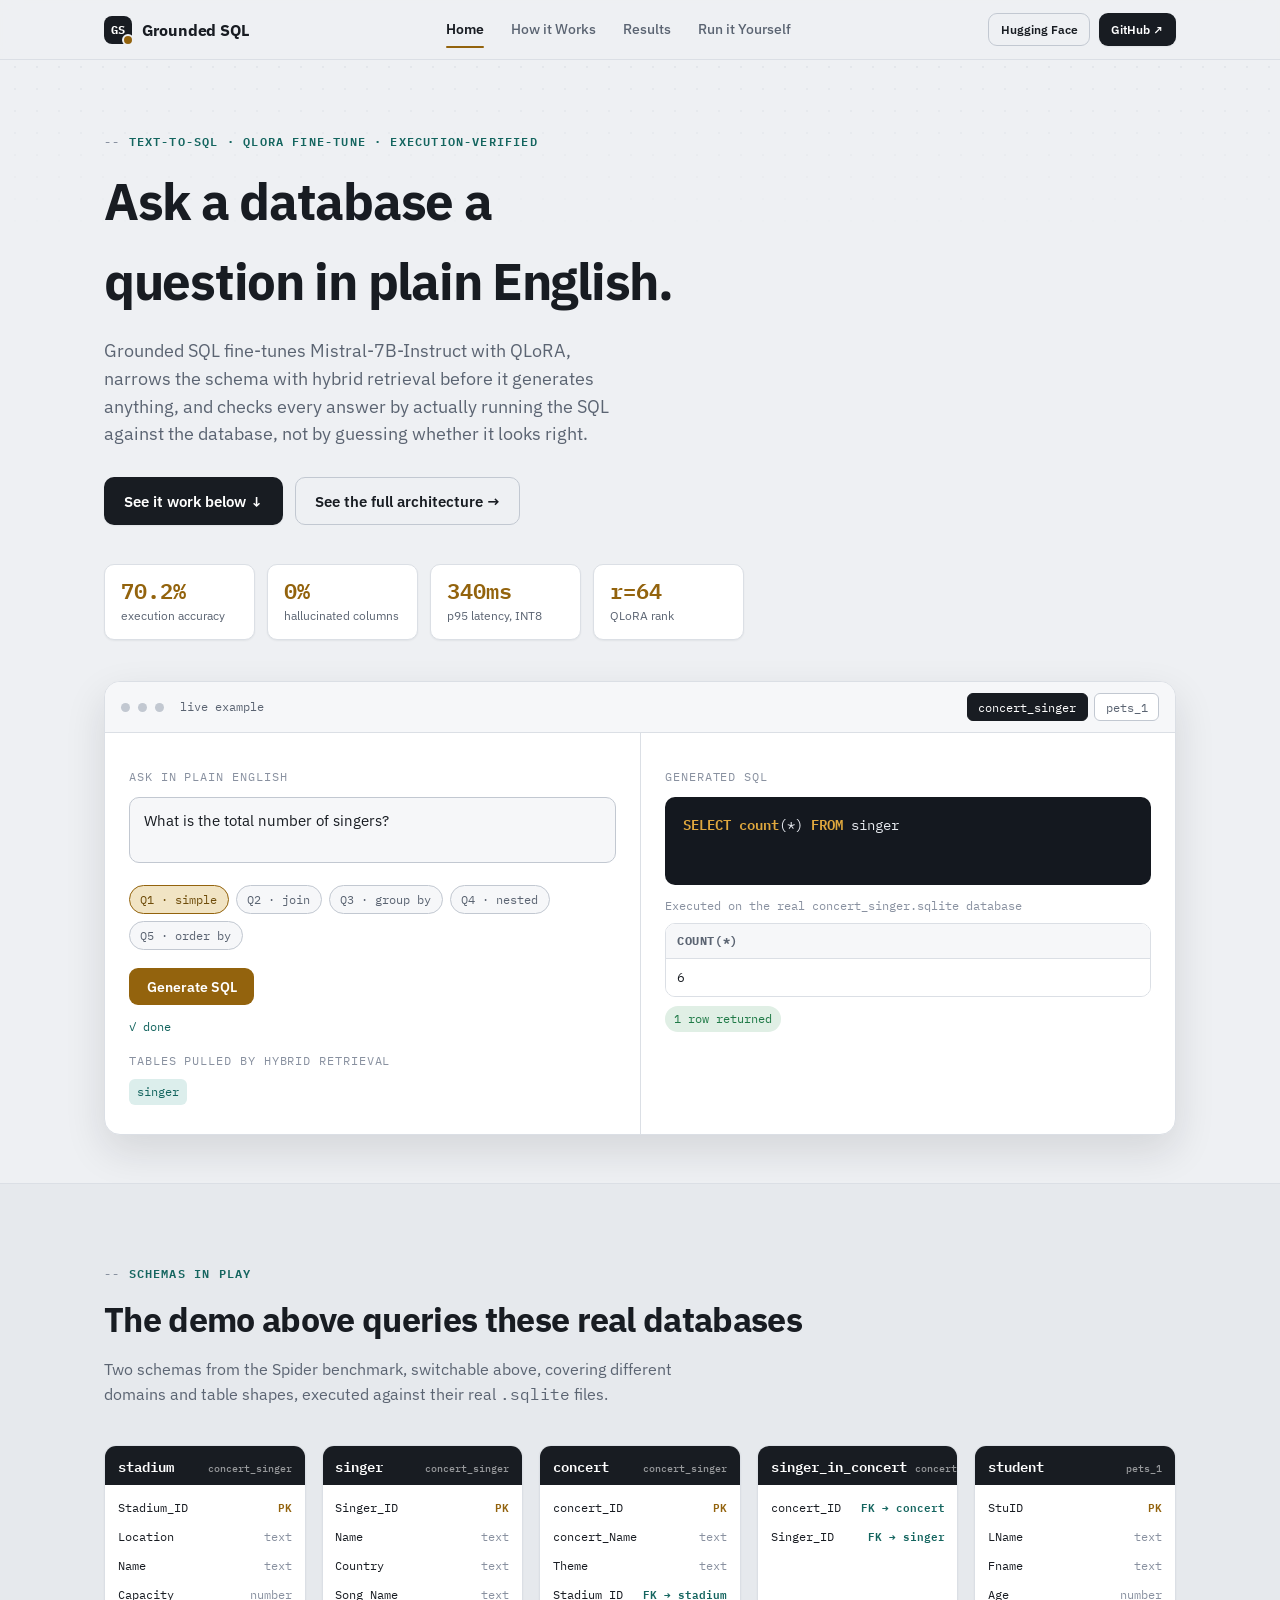
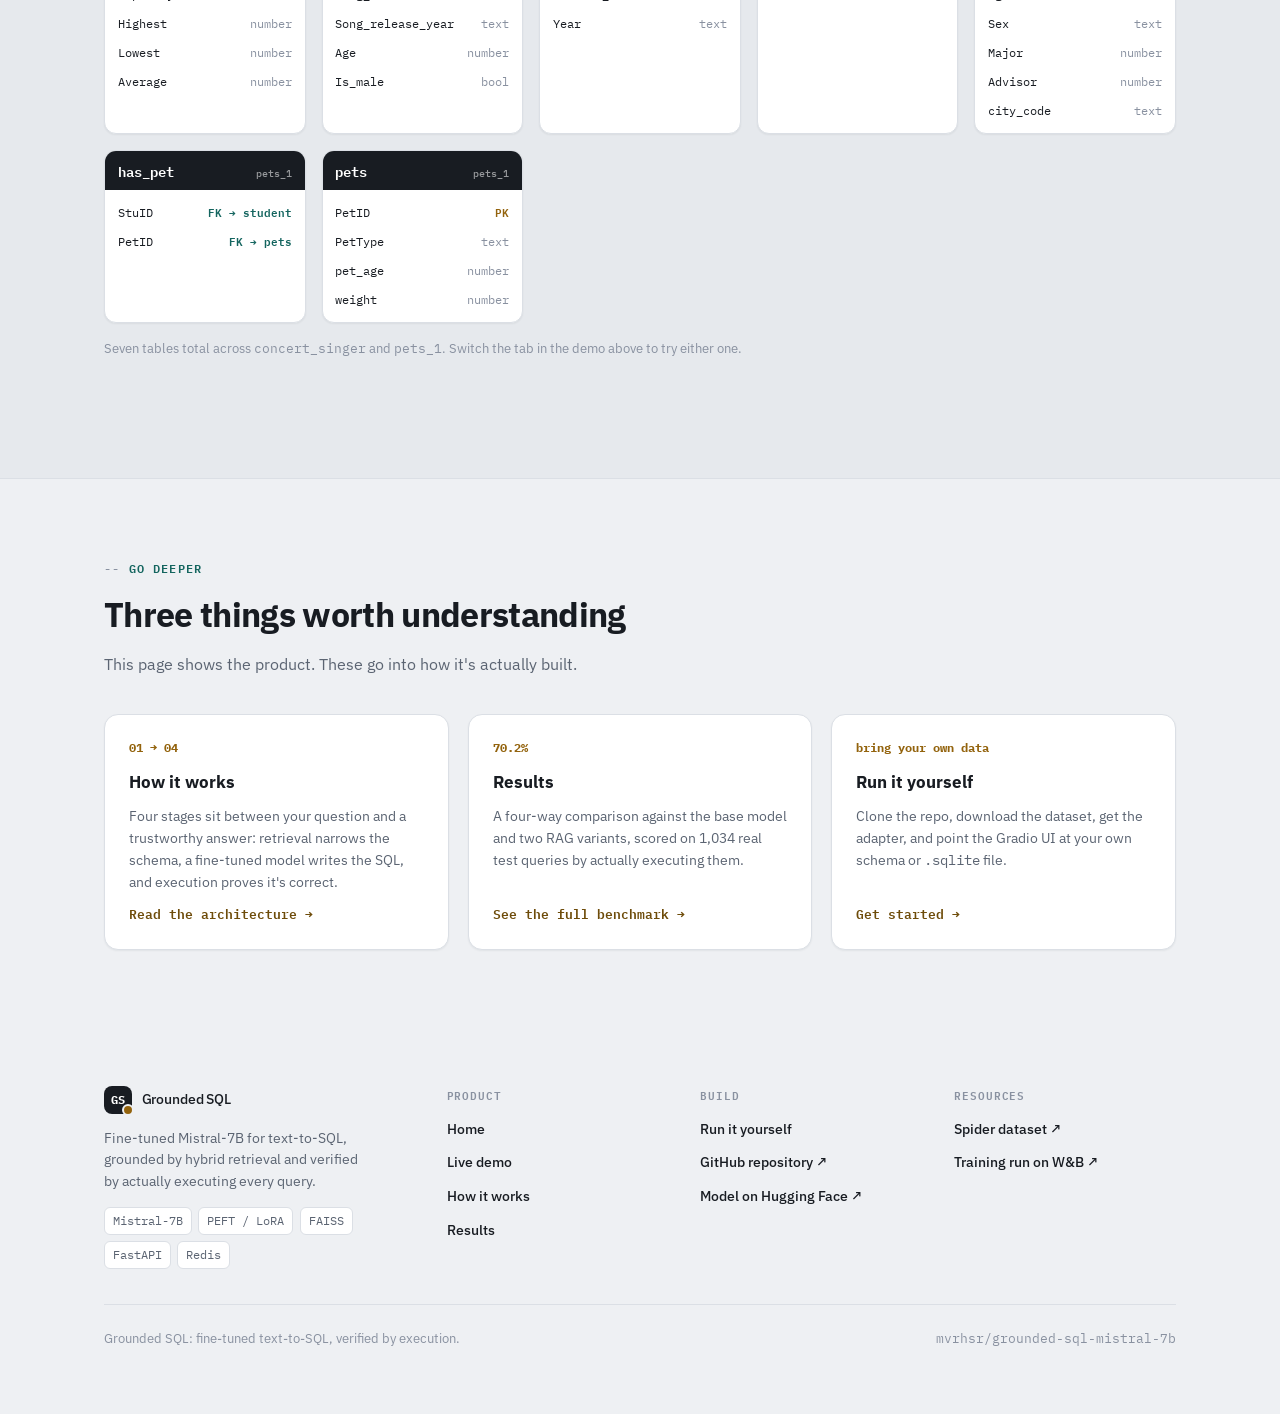
==== commit af1d5a1b: "Add documentation for "How it Works" and "Run it Yourself" pages" ====
--- a/docs/index.html
+++ b/docs/index.html
@@ -4,634 +4,23 @@
 <meta charset="UTF-8">
 <meta name="viewport" content="width=device-width, initial-scale=1.0">
 <title>Grounded SQL</title>
-<meta name="description" content="An interactive demo for a fine-tuned Mistral-7B text-to-SQL system: real schema, real generated queries, real executed results, and a self-hosting guide.">
+<meta name="description" content="An interactive demo for a fine-tuned Mistral-7B text-to-SQL system: real schemas, real generated queries, real executed results, and a self-hosting guide.">
 <link rel="icon" href="data:image/svg+xml,<svg xmlns=%22http://www.w3.org/2000/svg%22 viewBox=%220 0 100 100%22><text y=%22.9em%22 font-size=%2290%22>🗄️</text></svg>">
 <link rel="preconnect" href="https://fonts.googleapis.com">
 <link rel="preconnect" href="https://fonts.gstatic.com" crossorigin>
 <link href="https://fonts.googleapis.com/css2?family=IBM+Plex+Sans:wght@400;500;600;700&family=IBM+Plex+Mono:wght@400;500;600;700&display=swap" rel="stylesheet">
-
-<style>
-  :root {
-    --bg: #EEF0F3;
-    --bg-band: #E6E9ED;
-    --surface: #FFFFFF;
-    --surface-2: #F6F7F9;
-    --border: #DBDFE5;
-    --border-strong: #C2C8D1;
-    --ink: #181C22;
-    --ink-muted: #5B6472;
-    --ink-faint: #8991A0;
-    --accent: #93630D;
-    --accent-strong: #6E4C0A;
-    --accent-soft: #F1E4C4;
-    --teal: #14655F;
-    --teal-soft: #DCEEEC;
-    --good: #1F7A47;
-    --good-soft: #E0EFE5;
-    --code-bg: #14181F;
-    --code-ink: #E7EAF0;
-    --code-muted: #7C8494;
-    --code-kw: #E0A83E;
-    --code-str: #6FBDB8;
-    --shadow-sm: 0 1px 2px rgba(24,28,34,0.06);
-    --shadow-md: 0 6px 20px rgba(24,28,34,0.07), 0 1px 3px rgba(24,28,34,0.05);
-    --shadow-lg: 0 16px 40px rgba(24,28,34,0.12);
-    --radius: 14px;
-  }
-
-  * { box-sizing: border-box; }
-  html { scroll-behavior: smooth; }
-  @media (prefers-reduced-motion: reduce) { html { scroll-behavior: auto; } }
-
-  body {
-    margin: 0;
-    background: var(--bg);
-    color: var(--ink);
-    font-family: "IBM Plex Sans", system-ui, -apple-system, sans-serif;
-    line-height: 1.55;
-    -webkit-font-smoothing: antialiased;
-  }
-
-  img, svg { max-width: 100%; }
-  .mono { font-family: "IBM Plex Mono", ui-monospace, "SF Mono", Consolas, monospace; }
-  a { color: inherit; }
-
-  .wrap { max-width: 1120px; margin: 0 auto; padding: 0 1.5rem; }
-  .wrap-narrow { max-width: 760px; margin: 0 auto; padding: 0 1.5rem; }
-
-  /* ---------------- Nav ---------------- */
-  header.nav {
-    position: sticky;
-    top: 0;
-    z-index: 40;
-    background: rgba(238,240,243,0.86);
-    backdrop-filter: blur(10px);
-    -webkit-backdrop-filter: blur(10px);
-    border-bottom: 1px solid var(--border);
-  }
-  .nav-inner {
-    max-width: 1120px;
-    margin: 0 auto;
-    padding: 0.85rem 1.5rem;
-    display: flex;
-    align-items: center;
-    justify-content: space-between;
-    gap: 1rem;
-  }
-  .brand {
-    display: flex;
-    align-items: center;
-    gap: 0.55rem;
-    font-weight: 700;
-    font-size: 1.02rem;
-    letter-spacing: -0.01em;
-    text-decoration: none;
-    color: var(--ink);
-  }
-  .brand-dot {
-    width: 9px; height: 9px; border-radius: 3px;
-    background: var(--accent);
-    flex: none;
-  }
-  nav.links {
-    display: flex;
-    align-items: center;
-    gap: 1.6rem;
-  }
-  nav.links a.nav-link {
-    font-size: 0.88rem;
-    color: var(--ink-muted);
-    text-decoration: none;
-    font-weight: 500;
-  }
-  nav.links a.nav-link:hover, nav.links a.nav-link:focus-visible { color: var(--ink); }
-  .nav-ctas { display: flex; gap: 0.55rem; }
-
-  .btn {
-    display: inline-flex;
-    align-items: center;
-    gap: 0.4rem;
-    font-family: "IBM Plex Sans", sans-serif;
-    font-size: 0.86rem;
-    font-weight: 600;
-    padding: 0.5rem 0.9rem;
-    border-radius: 9px;
-    border: 1px solid transparent;
-    cursor: pointer;
-    text-decoration: none;
-    white-space: nowrap;
-  }
-  .btn:focus-visible { outline: 2px solid var(--accent); outline-offset: 2px; }
-  .btn-primary { background: var(--ink); color: #fff; }
-  .btn-primary:hover { background: #2A303A; }
-  .btn-ghost { background: transparent; color: var(--ink); border-color: var(--border-strong); }
-  .btn-ghost:hover { background: var(--surface-2); }
-  .btn-sm { padding: 0.38rem 0.7rem; font-size: 0.78rem; }
-
-  /* ---------------- Section scaffolding ---------------- */
-  section { padding: 5rem 0; }
-  section.band { background: var(--bg-band); border-top: 1px solid var(--border); border-bottom: 1px solid var(--border); }
-
-  .eyebrow {
-    font-family: "IBM Plex Mono", monospace;
-    font-size: 0.74rem;
-    letter-spacing: 0.1em;
-    text-transform: uppercase;
-    color: var(--teal);
-    font-weight: 600;
-    margin: 0 0 0.75rem;
-  }
-  .eyebrow::before { content: "-- "; color: var(--ink-faint); }
-
-  h2 {
-    font-size: clamp(1.6rem, 3vw, 2.1rem);
-    font-weight: 700;
-    letter-spacing: -0.02em;
-    margin: 0 0 0.6rem;
-    text-wrap: balance;
-  }
-  .section-lede {
-    color: var(--ink-muted);
-    max-width: 62ch;
-    font-size: 1.02rem;
-    margin: 0 0 2.4rem;
-    text-wrap: balance;
-  }
-
-  .reveal { opacity: 0; transform: translateY(14px); transition: opacity 0.6s ease, transform 0.6s ease; }
-  .js .reveal { opacity: 0; transform: translateY(14px); }
-  .js .reveal.in { opacity: 1; transform: none; }
-  @media (prefers-reduced-motion: reduce) {
-    .js .reveal { opacity: 1 !important; transform: none !important; transition: none !important; }
-  }
-
-  /* ---------------- Hero ---------------- */
-  .hero {
-    position: relative;
-    padding: 4.5rem 0 3rem;
-    overflow: hidden;
-  }
-  .hero::before {
-    content: "";
-    position: absolute;
-    inset: -20% -10% auto -10%;
-    height: 480px;
-    background-image: radial-gradient(circle, var(--border-strong) 1px, transparent 1px);
-    background-size: 22px 22px;
-    -webkit-mask-image: linear-gradient(to bottom, black, transparent 85%);
-    mask-image: linear-gradient(to bottom, black, transparent 85%);
-    opacity: 0.55;
-    pointer-events: none;
-  }
-  .hero-inner { position: relative; }
-  .hero-head { max-width: 720px; margin-bottom: 2.6rem; }
-  h1 {
-    font-size: clamp(2.1rem, 5vw, 3.2rem);
-    font-weight: 700;
-    letter-spacing: -0.025em;
-    margin: 0 0 1rem;
-    text-wrap: balance;
-  }
-  .hero-sub {
-    font-size: 1.12rem;
-    color: var(--ink-muted);
-    max-width: 60ch;
-    margin: 0 0 1.8rem;
-    text-wrap: balance;
-  }
-  .hero-ctas { display: flex; flex-wrap: wrap; gap: 0.7rem; margin-bottom: 2.4rem; }
-  .btn-lg { padding: 0.72rem 1.2rem; font-size: 0.94rem; border-radius: 10px; }
-
-  .stat-row {
-    display: grid;
-    grid-template-columns: repeat(auto-fit, minmax(140px, 1fr));
-    gap: 0.75rem;
-    max-width: 640px;
-  }
-  .stat {
-    background: var(--surface);
-    border: 1px solid var(--border);
-    border-radius: 10px;
-    padding: 0.8rem 1rem;
-    box-shadow: var(--shadow-sm);
-  }
-  .stat .value {
-    font-family: "IBM Plex Mono", monospace;
-    font-variant-numeric: tabular-nums;
-    font-size: 1.4rem;
-    font-weight: 600;
-    color: var(--accent);
-    display: block;
-    line-height: 1.1;
-  }
-  .stat .label { font-size: 0.76rem; color: var(--ink-muted); margin-top: 0.3rem; display: block; }
-
-  /* ---------------- Demo console ---------------- */
-  .console {
-    background: var(--surface);
-    border: 1px solid var(--border);
-    border-radius: 16px;
-    box-shadow: var(--shadow-lg);
-    overflow: hidden;
-  }
-  .console-chrome {
-    display: flex;
-    align-items: center;
-    gap: 0.5rem;
-    padding: 0.7rem 1rem;
-    background: var(--surface-2);
-    border-bottom: 1px solid var(--border);
-  }
-  .dot { width: 9px; height: 9px; border-radius: 50%; background: var(--border-strong); }
-  .console-title {
-    margin-left: 0.5rem;
-    font-family: "IBM Plex Mono", monospace;
-    font-size: 0.76rem;
-    color: var(--ink-muted);
-  }
-  .console-body {
-    display: grid;
-    grid-template-columns: 1fr 1fr;
-  }
-  @media (max-width: 780px) { .console-body { grid-template-columns: 1fr; } }
-  .console-col { padding: 1.5rem; }
-  .console-col + .console-col { border-left: 1px solid var(--border); }
-  @media (max-width: 780px) { .console-col + .console-col { border-left: none; border-top: 1px solid var(--border); } }
-
-  .col-label {
-    font-family: "IBM Plex Mono", monospace;
-    font-size: 0.72rem;
-    letter-spacing: 0.08em;
-    text-transform: uppercase;
-    color: var(--ink-faint);
-    margin-bottom: 0.7rem;
-  }
-
-  textarea#question-input {
-    width: 100%;
-    resize: none;
-    border: 1px solid var(--border-strong);
-    border-radius: 10px;
-    padding: 0.75rem 0.85rem;
-    font-family: "IBM Plex Sans", sans-serif;
-    font-size: 0.96rem;
-    color: var(--ink);
-    background: var(--surface-2);
-    min-height: 64px;
-  }
-  textarea#question-input:focus-visible { outline: 2px solid var(--accent); outline-offset: 1px; }
-
-  .chip-row { display: flex; flex-wrap: wrap; gap: 0.45rem; margin: 0.9rem 0 1.1rem; }
-  .chip {
-    font-family: "IBM Plex Mono", monospace;
-    font-size: 0.76rem;
-    background: var(--surface-2);
-    border: 1px solid var(--border-strong);
-    color: var(--ink-muted);
-    padding: 0.38rem 0.65rem;
-    border-radius: 999px;
-    cursor: pointer;
-    text-align: left;
-  }
-  .chip:hover, .chip:focus-visible { border-color: var(--accent); color: var(--accent-strong); }
-  .chip.active { background: var(--accent-soft); border-color: var(--accent); color: var(--accent-strong); }
-
-  #generate-btn {
-    background: var(--accent);
-    color: #fff;
-    border: none;
-    padding: 0.62rem 1.1rem;
-    border-radius: 9px;
-    font-family: "IBM Plex Sans", sans-serif;
-    font-weight: 600;
-    font-size: 0.88rem;
-    cursor: pointer;
-  }
-  #generate-btn:hover { background: var(--accent-strong); }
-  #generate-btn:focus-visible { outline: 2px solid var(--ink); outline-offset: 2px; }
-  #generate-btn:disabled { opacity: 0.6; cursor: default; }
-
-  .status-line {
-    font-family: "IBM Plex Mono", monospace;
-    font-size: 0.78rem;
-    color: var(--teal);
-    margin-top: 0.7rem;
-    min-height: 1.1em;
-  }
-  .fallback-note {
-    margin-top: 0.7rem;
-    font-size: 0.84rem;
-    color: var(--ink-muted);
-    background: var(--surface-2);
-    border: 1px dashed var(--border-strong);
-    border-radius: 8px;
-    padding: 0.6rem 0.75rem;
-    display: none;
-  }
-  .fallback-note a { color: var(--accent-strong); font-weight: 600; text-decoration: underline; }
-
-  .retrieved-row { margin-top: 1rem; }
-  .retrieved-row .col-label { margin-bottom: 0.5rem; }
-  .table-chip {
-    font-family: "IBM Plex Mono", monospace;
-    font-size: 0.74rem;
-    background: var(--teal-soft);
-    color: var(--teal);
-    border-radius: 6px;
-    padding: 0.25rem 0.5rem;
-    margin: 0 0.3rem 0.3rem 0;
-    display: inline-block;
-  }
-
-  .sql-box {
-    background: var(--code-bg);
-    color: var(--code-ink);
-    border-radius: 10px;
-    padding: 1rem 1.1rem;
-    font-family: "IBM Plex Mono", monospace;
-    font-size: 0.86rem;
-    line-height: 1.6;
-    white-space: pre-wrap;
-    overflow-x: auto;
-    min-height: 88px;
-  }
-  .sql-box .kw { color: var(--code-kw); font-weight: 600; }
-  .sql-box .cursor { display: inline-block; width: 7px; height: 1em; background: var(--code-kw); vertical-align: text-bottom; animation: blink 1s step-start infinite; }
-  @keyframes blink { 50% { opacity: 0; } }
-  @media (prefers-reduced-motion: reduce) { .sql-box .cursor { animation: none; } }
-
-  .exec-caption {
-    font-family: "IBM Plex Mono", monospace;
-    font-size: 0.74rem;
-    color: var(--ink-faint);
-    margin: 0.7rem 0 0.5rem;
-  }
-  .result-wrap { border: 1px solid var(--border); border-radius: 10px; overflow: hidden; }
-  table.result-table { width: 100%; border-collapse: collapse; background: var(--surface); }
-  table.result-table th {
-    text-align: left;
-    background: var(--surface-2);
-    font-family: "IBM Plex Mono", monospace;
-    font-size: 0.72rem;
-    text-transform: uppercase;
-    letter-spacing: 0.05em;
-    color: var(--ink-muted);
-    padding: 0.5rem 0.7rem;
-    border-bottom: 1px solid var(--border);
-  }
-  table.result-table td {
-    padding: 0.5rem 0.7rem;
-    font-family: "IBM Plex Mono", monospace;
-    font-size: 0.84rem;
-    font-variant-numeric: tabular-nums;
-    border-bottom: 1px solid var(--border);
-  }
-  table.result-table tr:last-child td { border-bottom: none; }
-  .row-badge {
-    display: inline-block;
-    margin-top: 0.6rem;
-    font-family: "IBM Plex Mono", monospace;
-    font-size: 0.74rem;
-    background: var(--good-soft);
-    color: var(--good);
-    padding: 0.22rem 0.55rem;
-    border-radius: 999px;
-  }
-  .placeholder-note { color: var(--ink-faint); font-size: 0.88rem; padding: 1.5rem 0; }
-
-  /* ---------------- Schema cards ---------------- */
-  .schema-grid {
-    display: grid;
-    grid-template-columns: repeat(auto-fit, minmax(200px, 1fr));
-    gap: 1rem;
-    margin-bottom: 2.5rem;
-  }
-  .schema-card {
-    background: var(--surface);
-    border: 1px solid var(--border);
-    border-radius: 12px;
-    box-shadow: var(--shadow-sm);
-    overflow: hidden;
-  }
-  .schema-card .t-name {
-    font-family: "IBM Plex Mono", monospace;
-    font-weight: 600;
-    font-size: 0.86rem;
-    background: var(--ink);
-    color: #fff;
-    padding: 0.55rem 0.8rem;
-  }
-  .schema-card ul { list-style: none; margin: 0; padding: 0.5rem 0; }
-  .schema-card li {
-    display: flex;
-    justify-content: space-between;
-    gap: 0.6rem;
-    padding: 0.3rem 0.8rem;
-    font-family: "IBM Plex Mono", monospace;
-    font-size: 0.78rem;
-  }
-  .schema-card li .col-flag { color: var(--accent); font-weight: 600; font-size: 0.68rem; }
-  .schema-card li .col-flag.fk { color: var(--teal); }
-  .schema-card li .col-type { color: var(--ink-faint); }
-
-  /* ---------------- Pipeline ---------------- */
-  .pipeline {
-    display: grid;
-    grid-template-columns: repeat(4, 1fr);
-    gap: 0.9rem;
-    align-items: stretch;
-  }
-  @media (max-width: 880px) { .pipeline { grid-template-columns: 1fr; } }
-  .stage {
-    position: relative;
-    background: var(--surface);
-    border: 1px solid var(--border);
-    border-radius: 12px;
-    padding: 1.25rem 1.1rem;
-    box-shadow: var(--shadow-sm);
-  }
-  .stage .idx {
-    font-family: "IBM Plex Mono", monospace;
-    font-size: 0.75rem;
-    color: var(--accent);
-    font-weight: 700;
-    margin-bottom: 0.6rem;
-  }
-  .stage h3 { font-size: 1rem; font-weight: 700; margin: 0 0 0.4rem; }
-  .stage p { font-size: 0.86rem; color: var(--ink-muted); margin: 0 0 0.7rem; }
-  .stage .file {
-    font-family: "IBM Plex Mono", monospace;
-    font-size: 0.72rem;
-    color: var(--teal);
-    background: var(--teal-soft);
-    padding: 0.2rem 0.45rem;
-    border-radius: 5px;
-    display: inline-block;
-  }
-  .stage-arrow {
-    display: none;
-    position: absolute;
-    top: 50%;
-    right: -0.75rem;
-    transform: translateY(-50%);
-    color: var(--border-strong);
-    font-size: 1.1rem;
-    z-index: 2;
-  }
-  @media (min-width: 881px) { .stage-arrow { display: block; } .stage:last-child .stage-arrow { display: none; } }
-
-  /* ---------------- Results ---------------- */
-  .bars { display: flex; flex-direction: column; gap: 0.9rem; margin-bottom: 2rem; }
-  .bar-row { display: grid; grid-template-columns: 168px 1fr 64px; align-items: center; gap: 0.8rem; }
-  @media (max-width: 620px) { .bar-row { grid-template-columns: 100px 1fr 52px; } }
-  .bar-label { font-family: "IBM Plex Mono", monospace; font-size: 0.82rem; }
-  .bar-label .sys-desc { display: block; color: var(--ink-faint); font-size: 0.72rem; margin-top: 0.1rem; }
-  .bar-track { background: var(--surface-2); border: 1px solid var(--border); border-radius: 999px; height: 14px; overflow: hidden; }
-  .bar-fill { height: 100%; border-radius: 999px; background: var(--ink-faint); width: 0; transition: width 1s ease; }
-  .js .bar-fill.in { width: var(--w); }
-  @media (prefers-reduced-motion: reduce) { .bar-fill { width: var(--w) !important; transition: none; } }
-  .bar-fill.best { background: var(--accent); }
-  .bar-val { font-family: "IBM Plex Mono", monospace; font-size: 0.86rem; font-weight: 600; text-align: right; font-variant-numeric: tabular-nums; }
-
-  .finding {
-    padding: 1rem 1.2rem;
-    border-left: 3px solid var(--accent);
-    background: var(--accent-soft);
-    border-radius: 0 10px 10px 0;
-    font-size: 0.92rem;
-    margin-bottom: 2.6rem;
-  }
-  .finding strong { color: var(--accent-strong); }
-
-  .mini-grid { display: grid; grid-template-columns: repeat(auto-fit, minmax(260px, 1fr)); gap: 1.4rem; }
-  .mini-card {
-    background: var(--surface);
-    border: 1px solid var(--border);
-    border-radius: 12px;
-    padding: 1.2rem;
-    box-shadow: var(--shadow-sm);
-  }
-  .mini-card h4 {
-    font-size: 0.9rem;
-    font-weight: 700;
-    margin: 0 0 0.9rem;
-    display: flex;
-    justify-content: space-between;
-    align-items: baseline;
-  }
-  .mini-card h4 span { font-family: "IBM Plex Mono", monospace; font-size: 0.7rem; color: var(--ink-faint); font-weight: 500; }
-  table.mini-table { width: 100%; border-collapse: collapse; font-size: 0.82rem; }
-  table.mini-table th { text-align: left; color: var(--ink-faint); font-weight: 600; font-size: 0.72rem; text-transform: uppercase; letter-spacing: 0.04em; padding-bottom: 0.4rem; border-bottom: 1px solid var(--border); }
-  table.mini-table td { padding: 0.42rem 0; border-bottom: 1px solid var(--border); font-family: "IBM Plex Mono", monospace; }
-  table.mini-table tr:last-child td { border-bottom: none; }
-  table.mini-table tr.win td { color: var(--good); font-weight: 600; }
-
-  .stack-bar { display: flex; height: 26px; border-radius: 6px; overflow: hidden; margin-bottom: 0.8rem; border: 1px solid var(--border); }
-  .stack-seg { height: 100%; }
-  .legend { display: flex; flex-wrap: wrap; gap: 0.5rem 1rem; font-size: 0.78rem; color: var(--ink-muted); }
-  .legend .sw { display: inline-block; width: 9px; height: 9px; border-radius: 2px; margin-right: 0.35rem; }
-
-  /* ---------------- Run it yourself ---------------- */
-  .steps { display: flex; flex-direction: column; gap: 1.1rem; }
-  .step {
-    display: grid;
-    grid-template-columns: 44px 1fr;
-    gap: 1rem;
-  }
-  .step .num {
-    width: 44px; height: 44px;
-    border-radius: 50%;
-    background: var(--surface);
-    border: 1px solid var(--border-strong);
-    display: flex; align-items: center; justify-content: center;
-    font-family: "IBM Plex Mono", monospace;
-    font-weight: 700;
-    color: var(--ink);
-    flex: none;
-  }
-  .step-body { padding-bottom: 0.3rem; }
-  .step h3 { font-size: 1.02rem; font-weight: 700; margin: 0.4rem 0 0.35rem; }
-  .step p { color: var(--ink-muted); font-size: 0.92rem; margin: 0 0 0.7rem; max-width: 60ch; }
-  .step .step-links { margin-bottom: 0.7rem; display: flex; gap: 0.6rem; flex-wrap: wrap; }
-  .ext-link {
-    font-size: 0.82rem;
-    font-weight: 600;
-    color: var(--accent-strong);
-    text-decoration: none;
-    border-bottom: 1px solid var(--accent-soft);
-  }
-  .ext-link:hover { border-color: var(--accent); }
-
-  .code-block {
-    position: relative;
-    background: var(--code-bg);
-    color: var(--code-ink);
-    border-radius: 10px;
-    font-family: "IBM Plex Mono", monospace;
-    font-size: 0.84rem;
-    line-height: 1.65;
-    padding: 0.9rem 3rem 0.9rem 1.05rem;
-    overflow-x: auto;
-    white-space: pre;
-  }
-  .code-block .cm { color: var(--code-muted); }
-  .copy-btn {
-    position: absolute;
-    top: 0.55rem;
-    right: 0.55rem;
-    background: rgba(255,255,255,0.08);
-    border: 1px solid rgba(255,255,255,0.14);
-    color: var(--code-ink);
-    font-family: "IBM Plex Sans", sans-serif;
-    font-size: 0.7rem;
-    padding: 0.28rem 0.55rem;
-    border-radius: 6px;
-    cursor: pointer;
-  }
-  .copy-btn:hover { background: rgba(255,255,255,0.16); }
-
-  /* ---------------- Footer ---------------- */
-  footer {
-    padding: 3rem 0 4rem;
-  }
-  .footer-top {
-    display: flex;
-    flex-wrap: wrap;
-    justify-content: space-between;
-    gap: 2rem;
-    padding-bottom: 2rem;
-    border-bottom: 1px solid var(--border);
-    margin-bottom: 1.5rem;
-  }
-  .footer-links { display: flex; gap: 1.4rem; flex-wrap: wrap; }
-  .footer-links a { font-size: 0.88rem; font-weight: 600; text-decoration: none; color: var(--ink); }
-  .footer-links a:hover { color: var(--accent-strong); }
-  .stack-chips { display: flex; flex-wrap: wrap; gap: 0.4rem; }
-  .schip {
-    font-family: "IBM Plex Mono", monospace;
-    font-size: 0.74rem;
-    background: var(--surface);
-    border: 1px solid var(--border);
-    padding: 0.28rem 0.55rem;
-    border-radius: 6px;
-    color: var(--ink-muted);
-  }
-  .footer-bottom { color: var(--ink-faint); font-size: 0.82rem; display: flex; justify-content: space-between; flex-wrap: wrap; gap: 0.5rem; }
-
-  a:focus-visible, button:focus-visible, [tabindex]:focus-visible { outline: 2px solid var(--accent); outline-offset: 2px; }
-</style>
+<link rel="stylesheet" href="assets/style.css">
 </head>
 <body>
-<script>document.documentElement.classList.add('js');</script>
 
 <header class="nav">
   <div class="nav-inner">
-    <a href="#top" class="brand"><span class="brand-dot"></span>Grounded SQL</a>
+    <a href="index.html" class="brand"><span class="brand-mark">GS</span>Grounded SQL</a>
     <nav class="links">
-      <a class="nav-link" href="#demo">Demo</a>
-      <a class="nav-link" href="#how">How it works</a>
-      <a class="nav-link" href="#results">Results</a>
-      <a class="nav-link" href="#run">Run it yourself</a>
+      <a class="nav-link active" href="index.html">Home</a>
+      <a class="nav-link" href="how-it-works.html">How it Works</a>
+      <a class="nav-link" href="how-it-works.html#results">Results</a>
+      <a class="nav-link" href="run-it-yourself.html">Run it Yourself</a>
     </nav>
     <div class="nav-ctas">
       <a class="btn btn-ghost btn-sm" href="https://huggingface.co/mvrhsr/grounded-sql-mistral-7b" target="_blank" rel="noopener">Hugging Face</a>
@@ -650,7 +39,7 @@
         <p class="hero-sub">Grounded SQL fine-tunes Mistral-7B-Instruct with QLoRA, narrows the schema with hybrid retrieval before it generates anything, and checks every answer by actually running the SQL against the database, not by guessing whether it looks right.</p>
         <div class="hero-ctas">
           <a class="btn btn-primary btn-lg" href="#demo">See it work below ↓</a>
-          <a class="btn btn-ghost btn-lg" href="#run">Run it on your own data ↓</a>
+          <a class="btn btn-ghost btn-lg" href="how-it-works.html">See the full architecture →</a>
         </div>
         <div class="stat-row">
           <div class="stat"><span class="value">70.2%</span><span class="label">execution accuracy</span></div>
@@ -663,7 +52,8 @@
       <div id="demo" class="console reveal">
         <div class="console-chrome">
           <span class="dot"></span><span class="dot"></span><span class="dot"></span>
-          <span class="console-title">live example &middot; concert_singer.sqlite</span>
+          <span class="console-title">live example</span>
+          <div class="db-tabs" id="db-tabs"></div>
         </div>
         <div class="console-body">
           <div class="console-col">
@@ -672,7 +62,7 @@
             <div class="chip-row" id="chip-row"></div>
             <button id="generate-btn">Generate SQL</button>
             <div class="status-line" id="status-line"></div>
-            <p class="fallback-note" id="fallback-note">This hosted preview replays four real, cached examples against a live SQLite database. It isn't running the full 7B model in your browser. To generate SQL for <em>any</em> question against <em>any</em> schema, <a href="#run">run Grounded SQL locally ↓</a>.</p>
+            <p class="fallback-note" id="fallback-note">This hosted preview replays real, cached examples against a live SQLite database. It isn't running the full 7B model in your browser. To generate SQL for <em>any</em> question against <em>any</em> schema, <a href="run-it-yourself.html">run Grounded SQL locally →</a>.</p>
             <div class="retrieved-row">
               <p class="col-label">Tables pulled by hybrid retrieval</p>
               <div id="retrieved-tables"></div>
@@ -691,173 +81,79 @@
 
   <section class="band">
     <div class="wrap">
-      <p class="eyebrow reveal">schema in play</p>
-      <h2 class="reveal">The demo above queries this real database</h2>
-      <p class="section-lede reveal">Four tables from Spider's <code class="mono">concert_singer</code> benchmark schema: the same schema used for every example on this page, executed against the real <code class="mono">.sqlite</code> file.</p>
+      <p class="eyebrow reveal">schemas in play</p>
+      <h2 class="reveal">The demo above queries these real databases</h2>
+      <p class="section-lede reveal">Two schemas from the Spider benchmark, switchable above, covering different domains and table shapes, executed against their real <code class="mono">.sqlite</code> files.</p>
       <div class="schema-grid reveal" id="schema-grid"></div>
+      <p class="schema-legend reveal">Seven tables total across <span class="mono">concert_singer</span> and <span class="mono">pets_1</span>. Switch the tab in the demo above to try either one.</p>
     </div>
   </section>
 
-  <section id="how">
+  <section>
     <div class="wrap">
-      <p class="eyebrow reveal">how it works</p>
-      <h2 class="reveal">Four stages between your question and a trustworthy answer</h2>
-      <p class="section-lede reveal">Nothing gets executed on faith. The schema is narrowed before generation, and the SQL is proven correct by running it.</p>
-      <div class="pipeline reveal">
-        <div class="stage">
-          <span class="idx">01</span>
-          <h3>Ask</h3>
-          <p>A question in plain English, plus the target database, typed in, or a schema/<span class="mono">.sqlite</span> file you provide yourself.</p>
-          <span class="file">app.py</span>
-          <span class="stage-arrow">→</span>
-        </div>
-        <div class="stage">
-          <span class="idx">02</span>
-          <h3>Hybrid retrieval</h3>
-          <p>BM25 (exact column names) and FAISS (semantic meaning) each rank the schema's tables, fused by Reciprocal Rank Fusion so only relevant tables reach the model.</p>
-          <span class="file">retrieval/hybrid_linker.py</span>
-          <span class="stage-arrow">→</span>
-        </div>
-        <div class="stage">
-          <span class="idx">03</span>
-          <h3>Fine-tuned generation</h3>
-          <p>Mistral-7B-Instruct-v0.2 + a QLoRA adapter (r=64) writes the SQL, served INT8-quantized and cached in Redis by question+schema hash.</p>
-          <span class="file">serving/model_loader.py</span>
-          <span class="stage-arrow">→</span>
-        </div>
-        <div class="stage">
-          <span class="idx">04</span>
-          <h3>Execution check</h3>
-          <p>The SQL is actually run against SQLite. Correctness is measured by comparing the returned rows, never by how the query looks.</p>
-          <span class="file">evaluation/executor.py</span>
-        </div>
-      </div>
-    </div>
-  </section>
-
-  <section id="results" class="band">
-    <div class="wrap">
-      <p class="eyebrow reveal">results</p>
-      <h2 class="reveal">Why fine-tuning wins on the 1,034-sample test set</h2>
-      <p class="section-lede reveal">Four systems, scored the same way: execute the generated SQL, compare its rows to the gold query's rows.</p>
-
-      <div class="bars reveal" id="bars"></div>
-
-      <div class="finding reveal"><strong>Non-obvious finding:</strong> on the 166 held-out schemas, adding retrieval to the fine-tuned model <em>hurt</em> accuracy (70.2%&nbsp;&rarr;&nbsp;66.4%). Cross-schema retrieval quality, not model capacity, is the real ceiling on generalization.</p></div>
-
-      <div class="mini-grid reveal">
-        <div class="mini-card">
-          <h4>LoRA rank ablation <span>training/ablations/</span></h4>
-          <table class="mini-table">
-            <thead><tr><th>Config</th><th>r</th><th>Result</th></tr></thead>
-            <tbody>
-              <tr><td>rank_8.yaml</td><td>8</td><td>underfits, plateaus early</td></tr>
-              <tr><td>config.yaml</td><td>16</td><td>66.2% exec. accuracy</td></tr>
-              <tr class="win"><td>rank_64_v2.yaml</td><td>64</td><td>70.2% exec. accuracy</td></tr>
-            </tbody>
-          </table>
-        </div>
-        <div class="mini-card">
-          <h4>Quantization for serving <span>fp16 → int8 → gguf</span></h4>
-          <table class="mini-table">
-            <thead><tr><th>Format</th><th>Size</th><th>p95</th><th>Accuracy</th></tr></thead>
-            <tbody>
-              <tr><td>fp16</td><td>14GB</td><td>1.8s</td><td>baseline</td></tr>
-              <tr class="win"><td>INT8</td><td>7GB</td><td>0.8s</td><td>&minus;0.8%</td></tr>
-              <tr><td>GGUF Q4_K_M</td><td>4GB</td><td>0.5s</td><td>&minus;3.1%</td></tr>
-            </tbody>
-          </table>
-        </div>
-        <div class="mini-card">
-          <h4>Error taxonomy <span>fine-tuned model</span></h4>
-          <div class="stack-bar" id="error-stack"></div>
-          <div class="legend" id="error-legend"></div>
-        </div>
-      </div>
-    </div>
-  </section>
-
-  <section id="run">
-    <div class="wrap-narrow">
-      <p class="eyebrow reveal">bring your own data</p>
-      <h2 class="reveal">Run it yourself, on your own database</h2>
-      <p class="section-lede reveal">Everything on this page runs from the public repo below. Clone it, get the data and the adapter, and point the Gradio UI at your own schema.</p>
-
-      <div class="steps reveal">
-        <div class="step">
-          <div class="num">1</div>
-          <div class="step-body">
-            <h3>Clone the repo</h3>
-            <p>Full source: data pipeline, training, retrieval, evaluation, and serving.</p>
-            <div class="step-links"><a class="ext-link" href="https://github.com/vrhsr/grounded-sql" target="_blank" rel="noopener">github.com/vrhsr/grounded-sql ↗</a></div>
-            <div class="code-block">git clone https://github.com/vrhsr/grounded-sql.git
-<span class="cm">cd</span> grounded-sql
-pip install -r requirements.txt<button class="copy-btn" data-copy="git clone https://github.com/vrhsr/grounded-sql.git&#10;cd grounded-sql&#10;pip install -r requirements.txt">Copy</button></div>
-          </div>
-        </div>
-
-        <div class="step">
-          <div class="num">2</div>
-          <div class="step-body">
-            <h3>Download the dataset</h3>
-            <p>Training used the Spider benchmark: 8,659 question/SQL pairs across 166 databases. Grab the official release, or bring your own <span class="mono">.sqlite</span> files and schema.</p>
-            <div class="step-links"><a class="ext-link" href="https://yale-lily.github.io/spider" target="_blank" rel="noopener">Spider dataset ↗</a></div>
-            <div class="code-block"><span class="cm"># after placing Spider under dataset/spider/</span>
-python data_pipeline.py --config training/config.yaml<button class="copy-btn" data-copy="python data_pipeline.py --config training/config.yaml">Copy</button></div>
-          </div>
-        </div>
-
-        <div class="step">
-          <div class="num">3</div>
-          <div class="step-body">
-            <h3>Get the model</h3>
-            <p>Download the fine-tuned LoRA adapter directly, or train your own overnight run from scratch on a single GPU.</p>
-            <div class="step-links"><a class="ext-link" href="https://huggingface.co/mvrhsr/grounded-sql-mistral-7b" target="_blank" rel="noopener">Adapter on Hugging Face ↗</a></div>
-            <div class="code-block">python training/train.py --config training/ablations/rank_64_v2.yaml<button class="copy-btn" data-copy="python training/train.py --config training/ablations/rank_64_v2.yaml">Copy</button></div>
-          </div>
-        </div>
-
-        <div class="step">
-          <div class="num">4</div>
-          <div class="step-body">
-            <h3>Serve it</h3>
-            <p>Redis-cached FastAPI backend, GPU-enabled via Docker Compose, or run the API directly.</p>
-            <div class="code-block">docker-compose up
-<span class="cm"># or, without Docker:</span>
-MODEL_ADAPTER_PATH=checkpoints/rank_64/final_adapter \
-uvicorn serving.main:app --host 0.0.0.0 --port 8000<button class="copy-btn" data-copy="docker-compose up">Copy</button></div>
-          </div>
-        </div>
-
-        <div class="step">
-          <div class="num">5</div>
-          <div class="step-body">
-            <h3>Ask it anything</h3>
-            <p>Launch the Gradio UI, paste your own schema (or upload your own <span class="mono">.sqlite</span> file) instead of <span class="mono">concert_singer</span>, and ask questions about your own data in plain English.</p>
-            <div class="code-block">python app.py
-<span class="cm"># → opens at localhost:7860</span><button class="copy-btn" data-copy="python app.py">Copy</button></div>
-          </div>
-        </div>
+      <p class="eyebrow reveal">go deeper</p>
+      <h2 class="reveal">Three things worth understanding</h2>
+      <p class="section-lede reveal">This page shows the product. These go into how it's actually built.</p>
+      <div class="teaser-grid reveal">
+        <a class="teaser-card" href="how-it-works.html">
+          <span class="t-idx">01 → 04</span>
+          <h3>How it works</h3>
+          <p>Four stages sit between your question and a trustworthy answer: retrieval narrows the schema, a fine-tuned model writes the SQL, and execution proves it's correct.</p>
+          <span class="go">Read the architecture →</span>
+        </a>
+        <a class="teaser-card" href="how-it-works.html#results">
+          <span class="t-idx">70.2%</span>
+          <h3>Results</h3>
+          <p>A four-way comparison against the base model and two RAG variants, scored on 1,034 real test queries by actually executing them.</p>
+          <span class="go">See the full benchmark →</span>
+        </a>
+        <a class="teaser-card" href="run-it-yourself.html">
+          <span class="t-idx">bring your own data</span>
+          <h3>Run it yourself</h3>
+          <p>Clone the repo, download the dataset, get the adapter, and point the Gradio UI at your own schema or <span class="mono">.sqlite</span> file.</p>
+          <span class="go">Get started →</span>
+        </a>
       </div>
     </div>
   </section>
 
   <footer>
     <div class="wrap">
-      <div class="footer-top">
-        <div class="footer-links">
-          <a href="https://github.com/vrhsr/grounded-sql" target="_blank" rel="noopener">GitHub Repository ↗</a>
-          <a href="https://huggingface.co/mvrhsr/grounded-sql-mistral-7b" target="_blank" rel="noopener">Model on Hugging Face ↗</a>
-          <a href="https://wandb.ai/mvrhsr-/text-to-sql-finetune/runs/kww42yro" target="_blank" rel="noopener">Training Run on W&amp;B ↗</a>
+      <div class="footer-grid">
+        <div class="footer-col">
+          <a href="index.html" class="brand"><span class="brand-mark">GS</span>Grounded SQL</a>
+          <p style="margin-top:0.9rem;">Fine-tuned Mistral-7B for text-to-SQL, grounded by hybrid retrieval and verified by actually executing every query.</p>
+          <div class="stack-chips">
+            <span class="schip">Mistral-7B</span>
+            <span class="schip">PEFT / LoRA</span>
+            <span class="schip">FAISS</span>
+            <span class="schip">FastAPI</span>
+            <span class="schip">Redis</span>
+          </div>
         </div>
-        <div class="stack-chips">
-          <span class="schip">Mistral-7B</span>
-          <span class="schip">PEFT / LoRA</span>
-          <span class="schip">bitsandbytes</span>
-          <span class="schip">FAISS</span>
-          <span class="schip">FastAPI</span>
-          <span class="schip">Redis</span>
-          <span class="schip">Gradio</span>
+        <div class="footer-col">
+          <h5>Product</h5>
+          <ul>
+            <li><a href="index.html">Home</a></li>
+            <li><a href="index.html#demo">Live demo</a></li>
+            <li><a href="how-it-works.html">How it works</a></li>
+            <li><a href="how-it-works.html#results">Results</a></li>
+          </ul>
+        </div>
+        <div class="footer-col">
+          <h5>Build</h5>
+          <ul>
+            <li><a href="run-it-yourself.html">Run it yourself</a></li>
+            <li><a href="https://github.com/vrhsr/grounded-sql" target="_blank" rel="noopener">GitHub repository ↗</a></li>
+            <li><a href="https://huggingface.co/mvrhsr/grounded-sql-mistral-7b" target="_blank" rel="noopener">Model on Hugging Face ↗</a></li>
+          </ul>
+        </div>
+        <div class="footer-col">
+          <h5>Resources</h5>
+          <ul>
+            <li><a href="https://yale-lily.github.io/spider" target="_blank" rel="noopener">Spider dataset ↗</a></li>
+            <li><a href="https://wandb.ai/mvrhsr-/text-to-sql-finetune/runs/kww42yro" target="_blank" rel="noopener">Training run on W&amp;B ↗</a></li>
+          </ul>
         </div>
       </div>
       <div class="footer-bottom">
@@ -869,326 +165,7 @@
 
 </main>
 
-<script>
-(function () {
-  "use strict";
-  var reduceMotion = window.matchMedia && window.matchMedia('(prefers-reduced-motion: reduce)').matches;
-
-  /* ---------- Data (real schema + real executed results from dataset/spider) ---------- */
-  var SCHEMA = [
-    { name: "stadium", cols: [
-      ["Stadium_ID", "PK", "number"], ["Location", "", "text"], ["Name", "", "text"],
-      ["Capacity", "", "number"], ["Highest", "", "number"], ["Lowest", "", "number"], ["Average", "", "number"]
-    ]},
-    { name: "singer", cols: [
-      ["Singer_ID", "PK", "number"], ["Name", "", "text"], ["Country", "", "text"],
-      ["Song_Name", "", "text"], ["Song_release_year", "", "text"], ["Age", "", "number"], ["Is_male", "", "bool"]
-    ]},
-    { name: "concert", cols: [
-      ["concert_ID", "PK", "number"], ["concert_Name", "", "text"], ["Theme", "", "text"],
-      ["Stadium_ID", "FK", "→ stadium"], ["Year", "", "text"]
-    ]},
-    { name: "singer_in_concert", cols: [
-      ["concert_ID", "FK", "→ concert"], ["Singer_ID", "FK", "→ singer"]
-    ]}
-  ];
-
-  var EXAMPLES = [
-    {
-      id: "q1",
-      question: "What is the total number of singers?",
-      tables: ["singer"],
-      sql: "SELECT count(*) FROM singer",
-      cols: ["count(*)"],
-      rows: [[6]]
-    },
-    {
-      id: "q2",
-      question: "Show the stadium name and the number of concerts in each stadium.",
-      tables: ["concert", "stadium"],
-      sql: "SELECT T2.name, count(*)\nFROM concert AS T1\nJOIN stadium AS T2 ON T1.stadium_id = T2.stadium_id\nGROUP BY T1.stadium_id",
-      cols: ["Name", "count(*)"],
-      rows: [["Stark's Park", 1], ["Glebe Park", 1], ["Somerset Park", 2], ["Recreation Park", 1], ["Balmoor", 1]]
-    },
-    {
-      id: "q3",
-      question: "Show all countries and the number of singers in each country.",
-      tables: ["singer"],
-      sql: "SELECT country, count(*)\nFROM singer\nGROUP BY country",
-      cols: ["Country", "count(*)"],
-      rows: [["France", 4], ["Netherlands", 1], ["United States", 1]]
-    },
-    {
-      id: "q4",
-      question: "List all song names by singers above the average age.",
-      tables: ["singer"],
-      sql: "SELECT song_name\nFROM singer\nWHERE age > (SELECT avg(age) FROM singer)",
-      cols: ["Song_Name"],
-      rows: [["You"], ["Sun"], ["Gentleman"]]
-    }
-  ];
-
-  function escapeHtml(s) {
-    return String(s).replace(/[&<>"']/g, function (c) {
-      return { "&": "&amp;", "<": "&lt;", ">": "&gt;", '"': "&quot;", "'": "&#39;" }[c];
-    });
-  }
-
-  function highlightSql(sql) {
-    var esc = escapeHtml(sql);
-    var pattern = /\b(SELECT|FROM|WHERE|JOIN|AS|ON|GROUP BY|ORDER BY|count|avg)\b/gi;
-    return esc.replace(pattern, function (m) { return '<span class="kw">' + m + '</span>'; });
-  }
-
-  /* ---------- Render schema cards ---------- */
-  var schemaGrid = document.getElementById("schema-grid");
-  SCHEMA.forEach(function (t) {
-    var card = document.createElement("div");
-    card.className = "schema-card";
-    var head = document.createElement("div");
-    head.className = "t-name";
-    head.textContent = t.name;
-    card.appendChild(head);
-    var ul = document.createElement("ul");
-    t.cols.forEach(function (c) {
-      var li = document.createElement("li");
-      var left = document.createElement("span");
-      left.textContent = c[0];
-      var right = document.createElement("span");
-      if (c[1] === "PK") {
-        right.innerHTML = '<span class="col-flag">PK</span>';
-      } else if (c[1] === "FK") {
-        right.innerHTML = '<span class="col-flag fk">FK ' + escapeHtml(c[2]) + '</span>';
-      } else {
-        right.innerHTML = '<span class="col-type">' + escapeHtml(c[2]) + '</span>';
-      }
-      li.appendChild(left);
-      li.appendChild(right);
-      ul.appendChild(li);
-    });
-    card.appendChild(ul);
-    schemaGrid.appendChild(card);
-  });
-
-  /* ---------- Render question chips ---------- */
-  var chipRow = document.getElementById("chip-row");
-  var chips = [];
-  EXAMPLES.forEach(function (ex, i) {
-    var chip = document.createElement("button");
-    chip.type = "button";
-    chip.className = "chip";
-    chip.textContent = "Q" + (i + 1) + (i === 0 ? " · simple" : i === 1 ? " · join" : i === 2 ? " · group by" : " · nested");
-    chip.addEventListener("click", function () {
-      document.getElementById("question-input").value = ex.question;
-      runExample(ex);
-    });
-    chipRow.appendChild(chip);
-    chips.push(chip);
-  });
-
-  /* ---------- Demo engine ---------- */
-  var input = document.getElementById("question-input");
-  var btn = document.getElementById("generate-btn");
-  var statusLine = document.getElementById("status-line");
-  var fallbackNote = document.getElementById("fallback-note");
-  var retrievedEl = document.getElementById("retrieved-tables");
-  var sqlBox = document.getElementById("sql-box");
-  var execCaption = document.getElementById("exec-caption");
-  var resultArea = document.getElementById("result-area");
-  var busy = false;
-
-  function findExample(text) {
-    var norm = text.trim().toLowerCase();
-    for (var i = 0; i < EXAMPLES.length; i++) {
-      if (EXAMPLES[i].question.toLowerCase() === norm) return EXAMPLES[i];
-    }
-    return null;
-  }
-
-  function setActiveChip(ex) {
-    var idx = EXAMPLES.indexOf(ex);
-    chips.forEach(function (c, i) { c.classList.toggle("active", i === idx); });
-  }
-
-  function renderRetrieved(tables) {
-    retrievedEl.innerHTML = "";
-    tables.forEach(function (t) {
-      var s = document.createElement("span");
-      s.className = "table-chip";
-      s.textContent = t;
-      retrievedEl.appendChild(s);
-    });
-  }
-
-  function renderResult(ex) {
-    var wrap = document.createElement("div");
-    wrap.className = "result-wrap";
-    var table = document.createElement("table");
-    table.className = "result-table";
-    var thead = document.createElement("thead");
-    var htr = document.createElement("tr");
-    ex.cols.forEach(function (c) {
-      var th = document.createElement("th");
-      th.textContent = c;
-      htr.appendChild(th);
-    });
-    thead.appendChild(htr);
-    table.appendChild(thead);
-    var tbody = document.createElement("tbody");
-    ex.rows.forEach(function (r) {
-      var tr = document.createElement("tr");
-      r.forEach(function (v) {
-        var td = document.createElement("td");
-        td.textContent = v;
-        tr.appendChild(td);
-      });
-      tbody.appendChild(tr);
-    });
-    table.appendChild(tbody);
-    wrap.appendChild(table);
-    resultArea.innerHTML = "";
-    resultArea.appendChild(wrap);
-    var badge = document.createElement("span");
-    badge.className = "row-badge";
-    badge.textContent = ex.rows.length + (ex.rows.length === 1 ? " row returned" : " rows returned");
-    resultArea.appendChild(badge);
-  }
-
-  function typeSql(sql, done) {
-    var highlighted = highlightSql(sql);
-    if (reduceMotion) {
-      sqlBox.innerHTML = highlighted;
-      done();
-      return;
-    }
-    sqlBox.innerHTML = "";
-    var i = 0;
-    var speed = Math.max(6, Math.floor(600 / sql.length));
-    function step() {
-      i += 2;
-      var slice = sql.slice(0, i);
-      sqlBox.innerHTML = highlightSql(slice) + '<span class="cursor"></span>';
-      if (i < sql.length) {
-        window.setTimeout(step, speed);
-      } else {
-        sqlBox.innerHTML = highlighted;
-        done();
-      }
-    }
-    step();
-  }
-
-  function runExample(ex) {
-    if (busy) return;
-    busy = true;
-    fallbackNote.style.display = "none";
-    setActiveChip(ex);
-    btn.disabled = true;
-    sqlBox.innerHTML = "";
-    execCaption.textContent = "";
-    resultArea.innerHTML = '<p class="placeholder-note">running…</p>';
-    renderRetrieved([]);
-
-    var delay1 = reduceMotion ? 0 : 260;
-    var delay2 = reduceMotion ? 0 : 320;
-
-    statusLine.textContent = "→ retrieving relevant tables…";
-    window.setTimeout(function () {
-      renderRetrieved(ex.tables);
-      statusLine.textContent = "→ generating SQL with fine-tuned Mistral-7B…";
-      window.setTimeout(function () {
-        typeSql(ex.sql, function () {
-          statusLine.textContent = "→ executing against concert_singer.sqlite…";
-          execCaption.textContent = "Executed on the real concert_singer.sqlite database";
-          renderResult(ex);
-          statusLine.textContent = "✓ done";
-          btn.disabled = false;
-          busy = false;
-        });
-      }, delay2);
-    }, delay1);
-  }
-
-  btn.addEventListener("click", function () {
-    var text = input.value;
-    var match = findExample(text);
-    if (match) {
-      runExample(match);
-    } else {
-      fallbackNote.style.display = "block";
-    }
-  });
-
-  /* run the first example once on load */
-  window.setTimeout(function () { runExample(EXAMPLES[0]); }, reduceMotion ? 0 : 500);
-
-  /* ---------- Results bars ---------- */
-  var SYSTEMS = [
-    { label: "A · base", desc: "no tuning, no retrieval", val: 53.3, best: false },
-    { label: "B · base + RAG", desc: "retrieval only", val: 54.2, best: false },
-    { label: "C · fine-tuned", desc: "QLoRA r=64", val: 70.2, best: true },
-    { label: "D · fine-tuned + RAG", desc: "QLoRA r=64 + retrieval", val: 66.4, best: false }
-  ];
-  var barsEl = document.getElementById("bars");
-  SYSTEMS.forEach(function (s) {
-    var row = document.createElement("div");
-    row.className = "bar-row";
-    row.innerHTML =
-      '<div class="bar-label">' + s.label + '<span class="sys-desc">' + s.desc + '</span></div>' +
-      '<div class="bar-track"><div class="bar-fill' + (s.best ? " best" : "") + '" style="--w:' + s.val + '%"></div></div>' +
-      '<div class="bar-val">' + s.val.toFixed(1) + '%</div>';
-    barsEl.appendChild(row);
-  });
-
-  /* ---------- Error taxonomy stacked bar ---------- */
-  var ERRORS = [
-    { label: "Correct SQL, wrong result", pct: 36.0, color: "#8991A0" },
-    { label: "Syntax error", pct: 31.8, color: "#C2C8D1" },
-    { label: "Wrong JOIN logic", pct: 26.6, color: "#93630D" },
-    { label: "Wrong aggregation", pct: 5.5, color: "#14655F" }
-  ];
-  var stackEl = document.getElementById("error-stack");
-  var legendEl = document.getElementById("error-legend");
-  ERRORS.forEach(function (e) {
-    var seg = document.createElement("div");
-    seg.className = "stack-seg";
-    seg.style.width = e.pct + "%";
-    seg.style.background = e.color;
-    stackEl.appendChild(seg);
-    var item = document.createElement("span");
-    item.innerHTML = '<span class="sw" style="background:' + e.color + '"></span>' + e.label + " (" + e.pct + "%)";
-    legendEl.appendChild(item);
-  });
-
-  /* ---------- Copy buttons ---------- */
-  document.querySelectorAll(".copy-btn").forEach(function (b) {
-    b.addEventListener("click", function () {
-      var text = b.getAttribute("data-copy") || "";
-      try {
-        navigator.clipboard.writeText(text).then(function () {
-          var orig = b.textContent;
-          b.textContent = "Copied";
-          window.setTimeout(function () { b.textContent = orig; }, 1400);
-        }).catch(function () {});
-      } catch (e) {}
-    });
-  });
-
-  /* ---------- Scroll reveal ---------- */
-  try {
-    var io = new IntersectionObserver(function (entries) {
-      entries.forEach(function (entry) {
-        if (entry.isIntersecting) {
-          entry.target.classList.add("in");
-          io.unobserve(entry.target);
-        }
-      });
-    }, { threshold: 0.12 });
-    document.querySelectorAll(".reveal").forEach(function (el) { io.observe(el); });
-  } catch (e) {
-    document.querySelectorAll(".reveal").forEach(function (el) { el.classList.add("in"); });
-  }
-})();
-</script>
+<script src="assets/common.js"></script>
+<script src="assets/demo.js"></script>
 </body>
 </html>
--- a/docs/assets/style.css
+++ b/docs/assets/style.css
@@ -0,0 +1,619 @@
+:root {
+  --bg: #EEF0F3;
+  --bg-band: #E6E9ED;
+  --surface: #FFFFFF;
+  --surface-2: #F6F7F9;
+  --border: #DBDFE5;
+  --border-strong: #C2C8D1;
+  --ink: #181C22;
+  --ink-muted: #5B6472;
+  --ink-faint: #8991A0;
+  --accent: #93630D;
+  --accent-strong: #6E4C0A;
+  --accent-soft: #F1E4C4;
+  --teal: #14655F;
+  --teal-soft: #DCEEEC;
+  --good: #1F7A47;
+  --good-soft: #E0EFE5;
+  --code-bg: #14181F;
+  --code-ink: #E7EAF0;
+  --code-muted: #7C8494;
+  --code-kw: #E0A83E;
+  --code-str: #6FBDB8;
+  --shadow-sm: 0 1px 2px rgba(24,28,34,0.06);
+  --shadow-md: 0 6px 20px rgba(24,28,34,0.07), 0 1px 3px rgba(24,28,34,0.05);
+  --shadow-lg: 0 16px 40px rgba(24,28,34,0.12);
+  --shadow-hover: 0 10px 28px rgba(24,28,34,0.10), 0 2px 6px rgba(24,28,34,0.06);
+  --radius: 14px;
+}
+
+* { box-sizing: border-box; }
+html { scroll-behavior: smooth; }
+@media (prefers-reduced-motion: reduce) { html { scroll-behavior: auto; } }
+
+body {
+  margin: 0;
+  background: var(--bg);
+  color: var(--ink);
+  font-family: "IBM Plex Sans", system-ui, -apple-system, sans-serif;
+  line-height: 1.55;
+  -webkit-font-smoothing: antialiased;
+}
+
+img, svg { max-width: 100%; }
+.mono { font-family: "IBM Plex Mono", ui-monospace, "SF Mono", Consolas, monospace; }
+a { color: inherit; }
+
+.wrap { max-width: 1120px; margin: 0 auto; padding: 0 1.5rem; }
+.wrap-narrow { max-width: 760px; margin: 0 auto; padding: 0 1.5rem; }
+
+/* ---------------- Nav ---------------- */
+header.nav {
+  position: sticky;
+  top: 0;
+  z-index: 40;
+  background: rgba(238,240,243,0.86);
+  backdrop-filter: blur(10px);
+  -webkit-backdrop-filter: blur(10px);
+  border-bottom: 1px solid var(--border);
+}
+.nav-inner {
+  max-width: 1120px;
+  margin: 0 auto;
+  padding: 0.8rem 1.5rem;
+  display: flex;
+  align-items: center;
+  justify-content: space-between;
+  gap: 1rem;
+}
+.brand {
+  display: flex;
+  align-items: center;
+  gap: 0.6rem;
+  font-weight: 700;
+  font-size: 1.02rem;
+  letter-spacing: -0.01em;
+  text-decoration: none;
+  color: var(--ink);
+}
+.brand-mark {
+  width: 28px; height: 28px;
+  border-radius: 8px;
+  background: var(--ink);
+  color: #fff;
+  display: flex;
+  align-items: center;
+  justify-content: center;
+  font-family: "IBM Plex Mono", monospace;
+  font-weight: 700;
+  font-size: 0.78rem;
+  letter-spacing: -0.02em;
+  flex: none;
+  position: relative;
+}
+.brand-mark::after {
+  content: "";
+  position: absolute;
+  right: -2px; bottom: -2px;
+  width: 8px; height: 8px;
+  border-radius: 50%;
+  background: var(--accent);
+  border: 2px solid var(--bg);
+}
+nav.links { display: flex; align-items: center; gap: 1.7rem; }
+nav.links a.nav-link {
+  position: relative;
+  font-size: 0.87rem;
+  color: var(--ink-muted);
+  text-decoration: none;
+  font-weight: 500;
+  padding: 0.3rem 0;
+}
+nav.links a.nav-link:hover, nav.links a.nav-link:focus-visible { color: var(--ink); }
+nav.links a.nav-link.active { color: var(--ink); font-weight: 600; }
+nav.links a.nav-link.active::after {
+  content: "";
+  position: absolute;
+  left: 0; right: 0; bottom: -3px;
+  height: 2px;
+  background: var(--accent);
+  border-radius: 2px;
+}
+.nav-ctas { display: flex; gap: 0.55rem; }
+
+.btn {
+  display: inline-flex;
+  align-items: center;
+  gap: 0.4rem;
+  font-family: "IBM Plex Sans", sans-serif;
+  font-size: 0.86rem;
+  font-weight: 600;
+  padding: 0.5rem 0.9rem;
+  border-radius: 9px;
+  border: 1px solid transparent;
+  cursor: pointer;
+  text-decoration: none;
+  white-space: nowrap;
+  transition: background 0.15s ease, border-color 0.15s ease, transform 0.15s ease;
+}
+.btn:focus-visible { outline: 2px solid var(--accent); outline-offset: 2px; }
+.btn-primary { background: var(--ink); color: #fff; box-shadow: var(--shadow-sm); }
+.btn-primary:hover { background: #2A303A; transform: translateY(-1px); }
+.btn-ghost { background: transparent; color: var(--ink); border-color: var(--border-strong); }
+.btn-ghost:hover { background: var(--surface-2); border-color: var(--ink-faint); }
+.btn-sm { padding: 0.38rem 0.7rem; font-size: 0.78rem; }
+.btn-lg { padding: 0.72rem 1.2rem; font-size: 0.94rem; border-radius: 10px; }
+@media (prefers-reduced-motion: reduce) { .btn:hover { transform: none; } }
+
+/* ---------------- Page header (inner pages) ---------------- */
+.page-kicker {
+  font-family: "IBM Plex Mono", monospace;
+  font-size: 0.76rem;
+  color: var(--ink-faint);
+  margin: 1.7rem 0 0;
+}
+.page-kicker a { color: var(--ink-muted); text-decoration: none; }
+.page-kicker a:hover { color: var(--accent-strong); }
+.page-header { padding: 1.6rem 0 3.4rem; }
+.accent-rule { width: 44px; height: 3px; background: var(--accent); border-radius: 2px; margin: 0 0 1.1rem; }
+.page-header h1 {
+  font-size: clamp(1.9rem, 4vw, 2.6rem);
+  font-weight: 700;
+  letter-spacing: -0.02em;
+  margin: 0 0 0.9rem;
+  text-wrap: balance;
+}
+.page-header .lede {
+  font-size: 1.06rem;
+  color: var(--ink-muted);
+  max-width: 66ch;
+  text-wrap: balance;
+  margin: 0;
+}
+
+/* ---------------- Section scaffolding ---------------- */
+section { padding: 5rem 0; }
+section.band { background: var(--bg-band); border-top: 1px solid var(--border); border-bottom: 1px solid var(--border); }
+section.tight { padding: 3.2rem 0; }
+
+.eyebrow {
+  font-family: "IBM Plex Mono", monospace;
+  font-size: 0.74rem;
+  letter-spacing: 0.1em;
+  text-transform: uppercase;
+  color: var(--teal);
+  font-weight: 600;
+  margin: 0 0 0.75rem;
+}
+.eyebrow::before { content: "-- "; color: var(--ink-faint); }
+
+h2 {
+  font-size: clamp(1.6rem, 3vw, 2.1rem);
+  font-weight: 700;
+  letter-spacing: -0.02em;
+  margin: 0 0 0.6rem;
+  text-wrap: balance;
+}
+h3.subhead {
+  font-size: 1.15rem;
+  font-weight: 700;
+  margin: 0 0 0.5rem;
+}
+.section-lede {
+  color: var(--ink-muted);
+  max-width: 62ch;
+  font-size: 1.02rem;
+  margin: 0 0 2.4rem;
+  text-wrap: balance;
+}
+
+.reveal { opacity: 0; transform: translateY(14px); transition: opacity 0.6s ease, transform 0.6s ease; }
+.js .reveal { opacity: 0; transform: translateY(14px); }
+.js .reveal.in { opacity: 1; transform: none; }
+@media (prefers-reduced-motion: reduce) {
+  .js .reveal { opacity: 1 !important; transform: none !important; transition: none !important; }
+}
+
+/* ---------------- Hero ---------------- */
+.hero { position: relative; padding: 4.5rem 0 3rem; overflow: hidden; }
+.hero::before {
+  content: "";
+  position: absolute;
+  inset: -20% -10% auto -10%;
+  height: 480px;
+  background-image: radial-gradient(circle, var(--border-strong) 1px, transparent 1px);
+  background-size: 22px 22px;
+  -webkit-mask-image: linear-gradient(to bottom, black, transparent 85%);
+  mask-image: linear-gradient(to bottom, black, transparent 85%);
+  opacity: 0.55;
+  pointer-events: none;
+}
+.hero-inner { position: relative; }
+.hero-head { max-width: 720px; margin-bottom: 2.6rem; }
+h1 {
+  font-size: clamp(2.1rem, 5vw, 3.2rem);
+  font-weight: 700;
+  letter-spacing: -0.025em;
+  margin: 0 0 1rem;
+  text-wrap: balance;
+}
+.hero-sub {
+  font-size: 1.12rem;
+  color: var(--ink-muted);
+  max-width: 60ch;
+  margin: 0 0 1.8rem;
+  text-wrap: balance;
+}
+.hero-ctas { display: flex; flex-wrap: wrap; gap: 0.7rem; margin-bottom: 2.4rem; }
+
+.stat-row {
+  display: grid;
+  grid-template-columns: repeat(auto-fit, minmax(140px, 1fr));
+  gap: 0.75rem;
+  max-width: 640px;
+}
+.stat {
+  background: var(--surface);
+  border: 1px solid var(--border);
+  border-radius: 10px;
+  padding: 0.8rem 1rem;
+  box-shadow: var(--shadow-sm);
+}
+.stat .value {
+  font-family: "IBM Plex Mono", monospace;
+  font-variant-numeric: tabular-nums;
+  font-size: 1.4rem;
+  font-weight: 600;
+  color: var(--accent);
+  display: block;
+  line-height: 1.1;
+}
+.stat .label { font-size: 0.76rem; color: var(--ink-muted); margin-top: 0.3rem; display: block; }
+
+/* ---------------- Demo console ---------------- */
+.console {
+  background: var(--surface);
+  border: 1px solid var(--border);
+  border-radius: 16px;
+  box-shadow: var(--shadow-lg);
+  overflow: hidden;
+}
+.console-chrome {
+  display: flex;
+  align-items: center;
+  gap: 0.5rem;
+  padding: 0.7rem 1rem;
+  background: var(--surface-2);
+  border-bottom: 1px solid var(--border);
+  flex-wrap: wrap;
+  row-gap: 0.5rem;
+}
+.dot { width: 9px; height: 9px; border-radius: 50%; background: var(--border-strong); }
+.console-title {
+  margin-left: 0.5rem;
+  font-family: "IBM Plex Mono", monospace;
+  font-size: 0.76rem;
+  color: var(--ink-muted);
+}
+.db-tabs { display: flex; gap: 0.4rem; margin-left: auto; }
+.db-tab {
+  font-family: "IBM Plex Mono", monospace;
+  font-size: 0.74rem;
+  padding: 0.32rem 0.65rem;
+  border-radius: 6px;
+  border: 1px solid var(--border-strong);
+  background: var(--surface);
+  color: var(--ink-muted);
+  cursor: pointer;
+  transition: background 0.15s ease, color 0.15s ease, border-color 0.15s ease;
+}
+.db-tab:hover:not(.active) { border-color: var(--accent); color: var(--accent-strong); }
+.db-tab.active { background: var(--ink); color: #fff; border-color: var(--ink); }
+
+.console-body { display: grid; grid-template-columns: 1fr 1fr; }
+@media (max-width: 780px) { .console-body { grid-template-columns: 1fr; } }
+.console-col { padding: 1.5rem; }
+.console-col + .console-col { border-left: 1px solid var(--border); }
+@media (max-width: 780px) { .console-col + .console-col { border-left: none; border-top: 1px solid var(--border); } }
+
+.col-label {
+  font-family: "IBM Plex Mono", monospace;
+  font-size: 0.72rem;
+  letter-spacing: 0.08em;
+  text-transform: uppercase;
+  color: var(--ink-faint);
+  margin-bottom: 0.7rem;
+}
+
+textarea#question-input {
+  width: 100%;
+  resize: none;
+  border: 1px solid var(--border-strong);
+  border-radius: 10px;
+  padding: 0.75rem 0.85rem;
+  font-family: "IBM Plex Sans", sans-serif;
+  font-size: 0.96rem;
+  color: var(--ink);
+  background: var(--surface-2);
+  min-height: 64px;
+}
+textarea#question-input:focus-visible { outline: 2px solid var(--accent); outline-offset: 1px; }
+
+.chip-row { display: flex; flex-wrap: wrap; gap: 0.45rem; margin: 0.9rem 0 1.1rem; }
+.chip {
+  font-family: "IBM Plex Mono", monospace;
+  font-size: 0.76rem;
+  background: var(--surface-2);
+  border: 1px solid var(--border-strong);
+  color: var(--ink-muted);
+  padding: 0.38rem 0.65rem;
+  border-radius: 999px;
+  cursor: pointer;
+  text-align: left;
+  transition: border-color 0.15s ease, color 0.15s ease, background 0.15s ease;
+}
+.chip:hover, .chip:focus-visible { border-color: var(--accent); color: var(--accent-strong); }
+.chip.active { background: var(--accent-soft); border-color: var(--accent); color: var(--accent-strong); }
+
+#generate-btn {
+  background: var(--accent);
+  color: #fff;
+  border: none;
+  padding: 0.62rem 1.1rem;
+  border-radius: 9px;
+  font-family: "IBM Plex Sans", sans-serif;
+  font-weight: 600;
+  font-size: 0.88rem;
+  cursor: pointer;
+  transition: background 0.15s ease;
+}
+#generate-btn:hover { background: var(--accent-strong); }
+#generate-btn:focus-visible { outline: 2px solid var(--ink); outline-offset: 2px; }
+#generate-btn:disabled { opacity: 0.6; cursor: default; }
+
+.status-line {
+  font-family: "IBM Plex Mono", monospace;
+  font-size: 0.78rem;
+  color: var(--teal);
+  margin-top: 0.7rem;
+  min-height: 1.1em;
+}
+.fallback-note {
+  margin-top: 0.7rem;
+  font-size: 0.84rem;
+  color: var(--ink-muted);
+  background: var(--surface-2);
+  border: 1px dashed var(--border-strong);
+  border-radius: 8px;
+  padding: 0.6rem 0.75rem;
+  display: none;
+}
+.fallback-note a { color: var(--accent-strong); font-weight: 600; text-decoration: underline; }
+
+.retrieved-row { margin-top: 1rem; }
+.retrieved-row .col-label { margin-bottom: 0.5rem; }
+.table-chip {
+  font-family: "IBM Plex Mono", monospace;
+  font-size: 0.74rem;
+  background: var(--teal-soft);
+  color: var(--teal);
+  border-radius: 6px;
+  padding: 0.25rem 0.5rem;
+  margin: 0 0.3rem 0.3rem 0;
+  display: inline-block;
+}
+
+.sql-box {
+  background: var(--code-bg);
+  color: var(--code-ink);
+  border-radius: 10px;
+  padding: 1rem 1.1rem;
+  font-family: "IBM Plex Mono", monospace;
+  font-size: 0.86rem;
+  line-height: 1.6;
+  white-space: pre-wrap;
+  overflow-x: auto;
+  min-height: 88px;
+}
+.sql-box .kw { color: var(--code-kw); font-weight: 600; }
+.sql-box .cursor { display: inline-block; width: 7px; height: 1em; background: var(--code-kw); vertical-align: text-bottom; animation: blink 1s step-start infinite; }
+@keyframes blink { 50% { opacity: 0; } }
+@media (prefers-reduced-motion: reduce) { .sql-box .cursor { animation: none; } }
+
+.exec-caption { font-family: "IBM Plex Mono", monospace; font-size: 0.74rem; color: var(--ink-faint); margin: 0.7rem 0 0.5rem; }
+.result-wrap { border: 1px solid var(--border); border-radius: 10px; overflow: hidden; }
+table.result-table { width: 100%; border-collapse: collapse; background: var(--surface); }
+table.result-table th {
+  text-align: left; background: var(--surface-2);
+  font-family: "IBM Plex Mono", monospace; font-size: 0.72rem;
+  text-transform: uppercase; letter-spacing: 0.05em; color: var(--ink-muted);
+  padding: 0.5rem 0.7rem; border-bottom: 1px solid var(--border);
+}
+table.result-table td {
+  padding: 0.5rem 0.7rem; font-family: "IBM Plex Mono", monospace;
+  font-size: 0.84rem; font-variant-numeric: tabular-nums; border-bottom: 1px solid var(--border);
+}
+table.result-table tr:last-child td { border-bottom: none; }
+.more-rows-note { font-size: 0.76rem; color: var(--ink-faint); padding: 0.4rem 0.7rem; background: var(--surface-2); }
+.row-badge {
+  display: inline-block; margin-top: 0.6rem;
+  font-family: "IBM Plex Mono", monospace; font-size: 0.74rem;
+  background: var(--good-soft); color: var(--good); padding: 0.22rem 0.55rem; border-radius: 999px;
+}
+.placeholder-note { color: var(--ink-faint); font-size: 0.88rem; padding: 1.5rem 0; }
+
+/* ---------------- Schema cards ---------------- */
+.schema-grid { display: grid; grid-template-columns: repeat(auto-fit, minmax(200px, 1fr)); gap: 1rem; margin-bottom: 1rem; }
+.schema-card {
+  background: var(--surface); border: 1px solid var(--border); border-radius: 12px;
+  box-shadow: var(--shadow-sm); overflow: hidden;
+  transition: box-shadow 0.15s ease, transform 0.15s ease;
+}
+.schema-card:hover { box-shadow: var(--shadow-hover); transform: translateY(-2px); }
+.schema-card .t-name {
+  display: flex; align-items: baseline; justify-content: space-between; gap: 0.5rem;
+  font-family: "IBM Plex Mono", monospace; font-weight: 600; font-size: 0.86rem;
+  background: var(--ink); color: #fff; padding: 0.55rem 0.8rem;
+}
+.schema-card .t-db { font-weight: 500; font-size: 0.64rem; opacity: 0.55; text-transform: none; }
+.schema-card ul { list-style: none; margin: 0; padding: 0.5rem 0; }
+.schema-card li { display: flex; justify-content: space-between; gap: 0.6rem; padding: 0.3rem 0.8rem; font-family: "IBM Plex Mono", monospace; font-size: 0.78rem; }
+.schema-card li .col-flag { color: var(--accent); font-weight: 600; font-size: 0.68rem; }
+.schema-card li .col-flag.fk { color: var(--teal); }
+.schema-card li .col-type { color: var(--ink-faint); }
+.schema-legend { font-size: 0.82rem; color: var(--ink-faint); margin-bottom: 2.4rem; }
+
+/* ---------------- Pipeline ---------------- */
+.pipeline { display: grid; grid-template-columns: repeat(4, 1fr); gap: 0.9rem; align-items: stretch; }
+@media (max-width: 880px) { .pipeline { grid-template-columns: 1fr; } }
+.stage {
+  position: relative; background: var(--surface); border: 1px solid var(--border);
+  border-radius: 12px; padding: 1.4rem 1.2rem; box-shadow: var(--shadow-sm);
+  transition: box-shadow 0.15s ease, transform 0.15s ease;
+}
+.stage:hover { box-shadow: var(--shadow-hover); transform: translateY(-2px); }
+.stage .idx { font-family: "IBM Plex Mono", monospace; font-size: 0.75rem; color: var(--accent); font-weight: 700; margin-bottom: 0.6rem; }
+.stage h3 { font-size: 1.02rem; font-weight: 700; margin: 0 0 0.45rem; }
+.stage p { font-size: 0.86rem; color: var(--ink-muted); margin: 0 0 0.8rem; }
+.stage .file {
+  font-family: "IBM Plex Mono", monospace; font-size: 0.72rem; color: var(--teal);
+  background: var(--teal-soft); padding: 0.2rem 0.45rem; border-radius: 5px; display: inline-block;
+}
+.stage .detail {
+  margin-top: 0.9rem; padding-top: 0.9rem; border-top: 1px dashed var(--border);
+  font-family: "IBM Plex Mono", monospace; font-size: 0.74rem; color: var(--ink-muted); line-height: 1.55;
+}
+.stage-arrow {
+  display: none; position: absolute; top: 50%; right: -0.75rem; transform: translateY(-50%);
+  color: var(--border-strong); font-size: 1.1rem; z-index: 2;
+}
+@media (min-width: 881px) { .stage-arrow { display: block; } .stage:last-child .stage-arrow { display: none; } }
+
+/* ---------------- Decisions ---------------- */
+.decisions { display: flex; flex-direction: column; gap: 1.1rem; }
+.decision {
+  display: grid; grid-template-columns: 40px 1fr; gap: 1rem;
+  background: var(--surface); border: 1px solid var(--border); border-radius: 12px; padding: 1.1rem 1.2rem;
+  box-shadow: var(--shadow-sm);
+}
+.decision .num {
+  font-family: "IBM Plex Mono", monospace; font-weight: 700; color: var(--accent); font-size: 1rem;
+}
+.decision h4 { margin: 0 0 0.3rem; font-size: 0.98rem; font-weight: 700; }
+.decision p { margin: 0; color: var(--ink-muted); font-size: 0.9rem; }
+
+/* ---------------- Results ---------------- */
+.bars { display: flex; flex-direction: column; gap: 0.9rem; margin-bottom: 2rem; }
+.bar-row { display: grid; grid-template-columns: 168px 1fr 64px; align-items: center; gap: 0.8rem; }
+@media (max-width: 620px) { .bar-row { grid-template-columns: 100px 1fr 52px; } }
+.bar-label { font-family: "IBM Plex Mono", monospace; font-size: 0.82rem; }
+.bar-label .sys-desc { display: block; color: var(--ink-faint); font-size: 0.72rem; margin-top: 0.1rem; }
+.bar-track { background: var(--surface-2); border: 1px solid var(--border); border-radius: 999px; height: 14px; overflow: hidden; }
+.bar-fill { height: 100%; border-radius: 999px; background: var(--ink-faint); width: 0; transition: width 1.1s cubic-bezier(0.16, 1, 0.3, 1); }
+.bar-fill.in { width: var(--w); }
+@media (prefers-reduced-motion: reduce) { .bar-fill { width: var(--w) !important; transition: none; } }
+.bar-fill.best { background: var(--accent); }
+.bar-val { font-family: "IBM Plex Mono", monospace; font-size: 0.86rem; font-weight: 600; text-align: right; font-variant-numeric: tabular-nums; }
+
+.finding {
+  padding: 1rem 1.2rem; border-left: 3px solid var(--accent); background: var(--accent-soft);
+  border-radius: 0 10px 10px 0; font-size: 0.92rem; margin-bottom: 2.6rem;
+}
+.finding strong { color: var(--accent-strong); }
+
+.mini-grid { display: grid; grid-template-columns: repeat(auto-fit, minmax(260px, 1fr)); gap: 1.4rem; }
+.mini-card {
+  background: var(--surface); border: 1px solid var(--border); border-radius: 12px; padding: 1.2rem;
+  box-shadow: var(--shadow-sm); transition: box-shadow 0.15s ease, transform 0.15s ease;
+}
+.mini-card:hover { box-shadow: var(--shadow-hover); transform: translateY(-2px); }
+.mini-card h4 { font-size: 0.9rem; font-weight: 700; margin: 0 0 0.9rem; display: flex; justify-content: space-between; align-items: baseline; }
+.mini-card h4 span { font-family: "IBM Plex Mono", monospace; font-size: 0.7rem; color: var(--ink-faint); font-weight: 500; }
+table.mini-table { width: 100%; border-collapse: collapse; font-size: 0.82rem; }
+table.mini-table th { text-align: left; color: var(--ink-faint); font-weight: 600; font-size: 0.72rem; text-transform: uppercase; letter-spacing: 0.04em; padding-bottom: 0.4rem; border-bottom: 1px solid var(--border); }
+table.mini-table td { padding: 0.42rem 0; border-bottom: 1px solid var(--border); font-family: "IBM Plex Mono", monospace; }
+table.mini-table tr:last-child td { border-bottom: none; }
+table.mini-table tr.win td { color: var(--good); font-weight: 600; }
+
+.stack-bar { display: flex; height: 26px; border-radius: 6px; overflow: hidden; margin-bottom: 0.8rem; border: 1px solid var(--border); }
+.stack-seg { height: 100%; }
+.legend { display: flex; flex-wrap: wrap; gap: 0.5rem 1rem; font-size: 0.78rem; color: var(--ink-muted); }
+.legend .sw { display: inline-block; width: 9px; height: 9px; border-radius: 2px; margin-right: 0.35rem; }
+
+/* ---------------- Teasers (home) ---------------- */
+.teaser-grid { display: grid; grid-template-columns: repeat(3, 1fr); gap: 1.2rem; }
+@media (max-width: 880px) { .teaser-grid { grid-template-columns: 1fr; } }
+.teaser-card {
+  background: var(--surface); border: 1px solid var(--border); border-radius: 14px; padding: 1.5rem;
+  box-shadow: var(--shadow-sm); display: flex; flex-direction: column; gap: 0.7rem;
+  transition: box-shadow 0.15s ease, transform 0.15s ease;
+  text-decoration: none; color: var(--ink);
+}
+.teaser-card:hover { box-shadow: var(--shadow-hover); transform: translateY(-3px); }
+.teaser-card .t-idx { font-family: "IBM Plex Mono", monospace; font-size: 0.72rem; color: var(--accent); font-weight: 700; }
+.teaser-card h3 { font-size: 1.08rem; font-weight: 700; margin: 0; }
+.teaser-card p { font-size: 0.88rem; color: var(--ink-muted); margin: 0; flex: 1; }
+.teaser-card .go { font-family: "IBM Plex Mono", monospace; font-size: 0.8rem; font-weight: 600; color: var(--accent-strong); }
+
+/* ---------------- Prereq callout ---------------- */
+.prereq {
+  background: var(--surface); border: 1px solid var(--border); border-radius: 12px;
+  padding: 1.2rem 1.4rem; margin-bottom: 2.6rem; box-shadow: var(--shadow-sm);
+}
+.prereq h4 { margin: 0 0 0.6rem; font-size: 0.92rem; font-weight: 700; }
+.prereq ul { margin: 0; padding-left: 1.1rem; color: var(--ink-muted); font-size: 0.9rem; }
+.prereq li { margin-bottom: 0.3rem; }
+.prereq li:last-child { margin-bottom: 0; }
+.prereq code { font-family: "IBM Plex Mono", monospace; font-size: 0.85em; color: var(--ink); background: var(--surface-2); padding: 0.05rem 0.3rem; border-radius: 4px; }
+
+/* ---------------- Run it yourself steps ---------------- */
+.steps { display: flex; flex-direction: column; gap: 1.1rem; position: relative; }
+.step { display: grid; grid-template-columns: 44px 1fr; gap: 1rem; }
+.step .num {
+  width: 44px; height: 44px; border-radius: 50%; background: var(--surface);
+  border: 1px solid var(--border-strong); display: flex; align-items: center; justify-content: center;
+  font-family: "IBM Plex Mono", monospace; font-weight: 700; color: var(--ink); flex: none; z-index: 1;
+}
+.step-body { padding-bottom: 0.3rem; }
+.step h3 { font-size: 1.02rem; font-weight: 700; margin: 0.4rem 0 0.35rem; }
+.step p { color: var(--ink-muted); font-size: 0.92rem; margin: 0 0 0.7rem; max-width: 60ch; }
+.step .step-links { margin-bottom: 0.7rem; display: flex; gap: 0.6rem; flex-wrap: wrap; }
+.ext-link { font-size: 0.82rem; font-weight: 600; color: var(--accent-strong); text-decoration: none; border-bottom: 1px solid var(--accent-soft); }
+.ext-link:hover { border-color: var(--accent); }
+
+.code-block {
+  position: relative; background: var(--code-bg); color: var(--code-ink); border-radius: 10px;
+  font-family: "IBM Plex Mono", monospace; font-size: 0.84rem; line-height: 1.65;
+  padding: 0.9rem 3rem 0.9rem 1.05rem; overflow-x: auto; white-space: pre;
+}
+.code-block .cm { color: var(--code-muted); }
+.stage .detail .cm { color: var(--ink-faint); }
+.code-block .kw { color: var(--code-kw); }
+.code-block .str { color: var(--code-str); }
+.copy-btn {
+  position: absolute; top: 0.55rem; right: 0.55rem; background: rgba(255,255,255,0.08);
+  border: 1px solid rgba(255,255,255,0.14); color: var(--code-ink); font-family: "IBM Plex Sans", sans-serif;
+  font-size: 0.7rem; padding: 0.28rem 0.55rem; border-radius: 6px; cursor: pointer;
+}
+.copy-btn:hover { background: rgba(255,255,255,0.16); }
+
+/* ---------------- Footer ---------------- */
+footer { padding: 3.5rem 0 4rem; }
+.footer-grid {
+  display: grid; grid-template-columns: 1.4fr 1fr 1fr 1fr; gap: 2rem;
+  padding-bottom: 2.2rem; border-bottom: 1px solid var(--border); margin-bottom: 1.5rem;
+}
+@media (max-width: 780px) { .footer-grid { grid-template-columns: 1fr 1fr; } }
+.footer-col h5 {
+  font-family: "IBM Plex Mono", monospace; font-size: 0.7rem; letter-spacing: 0.08em; text-transform: uppercase;
+  color: var(--ink-faint); margin: 0 0 0.8rem; font-weight: 600;
+}
+.footer-col ul { list-style: none; margin: 0; padding: 0; display: flex; flex-direction: column; gap: 0.55rem; }
+.footer-col a { font-size: 0.86rem; color: var(--ink); text-decoration: none; font-weight: 500; }
+.footer-col a:hover { color: var(--accent-strong); }
+.footer-col p { font-size: 0.86rem; color: var(--ink-muted); margin: 0; max-width: 32ch; }
+.stack-chips { display: flex; flex-wrap: wrap; gap: 0.4rem; margin-top: 0.9rem; }
+.schip { font-family: "IBM Plex Mono", monospace; font-size: 0.72rem; background: var(--surface); border: 1px solid var(--border); padding: 0.26rem 0.5rem; border-radius: 6px; color: var(--ink-muted); }
+.footer-bottom { color: var(--ink-faint); font-size: 0.82rem; display: flex; justify-content: space-between; flex-wrap: wrap; gap: 0.5rem; }
+
+a:focus-visible, button:focus-visible, [tabindex]:focus-visible { outline: 2px solid var(--accent); outline-offset: 2px; }
